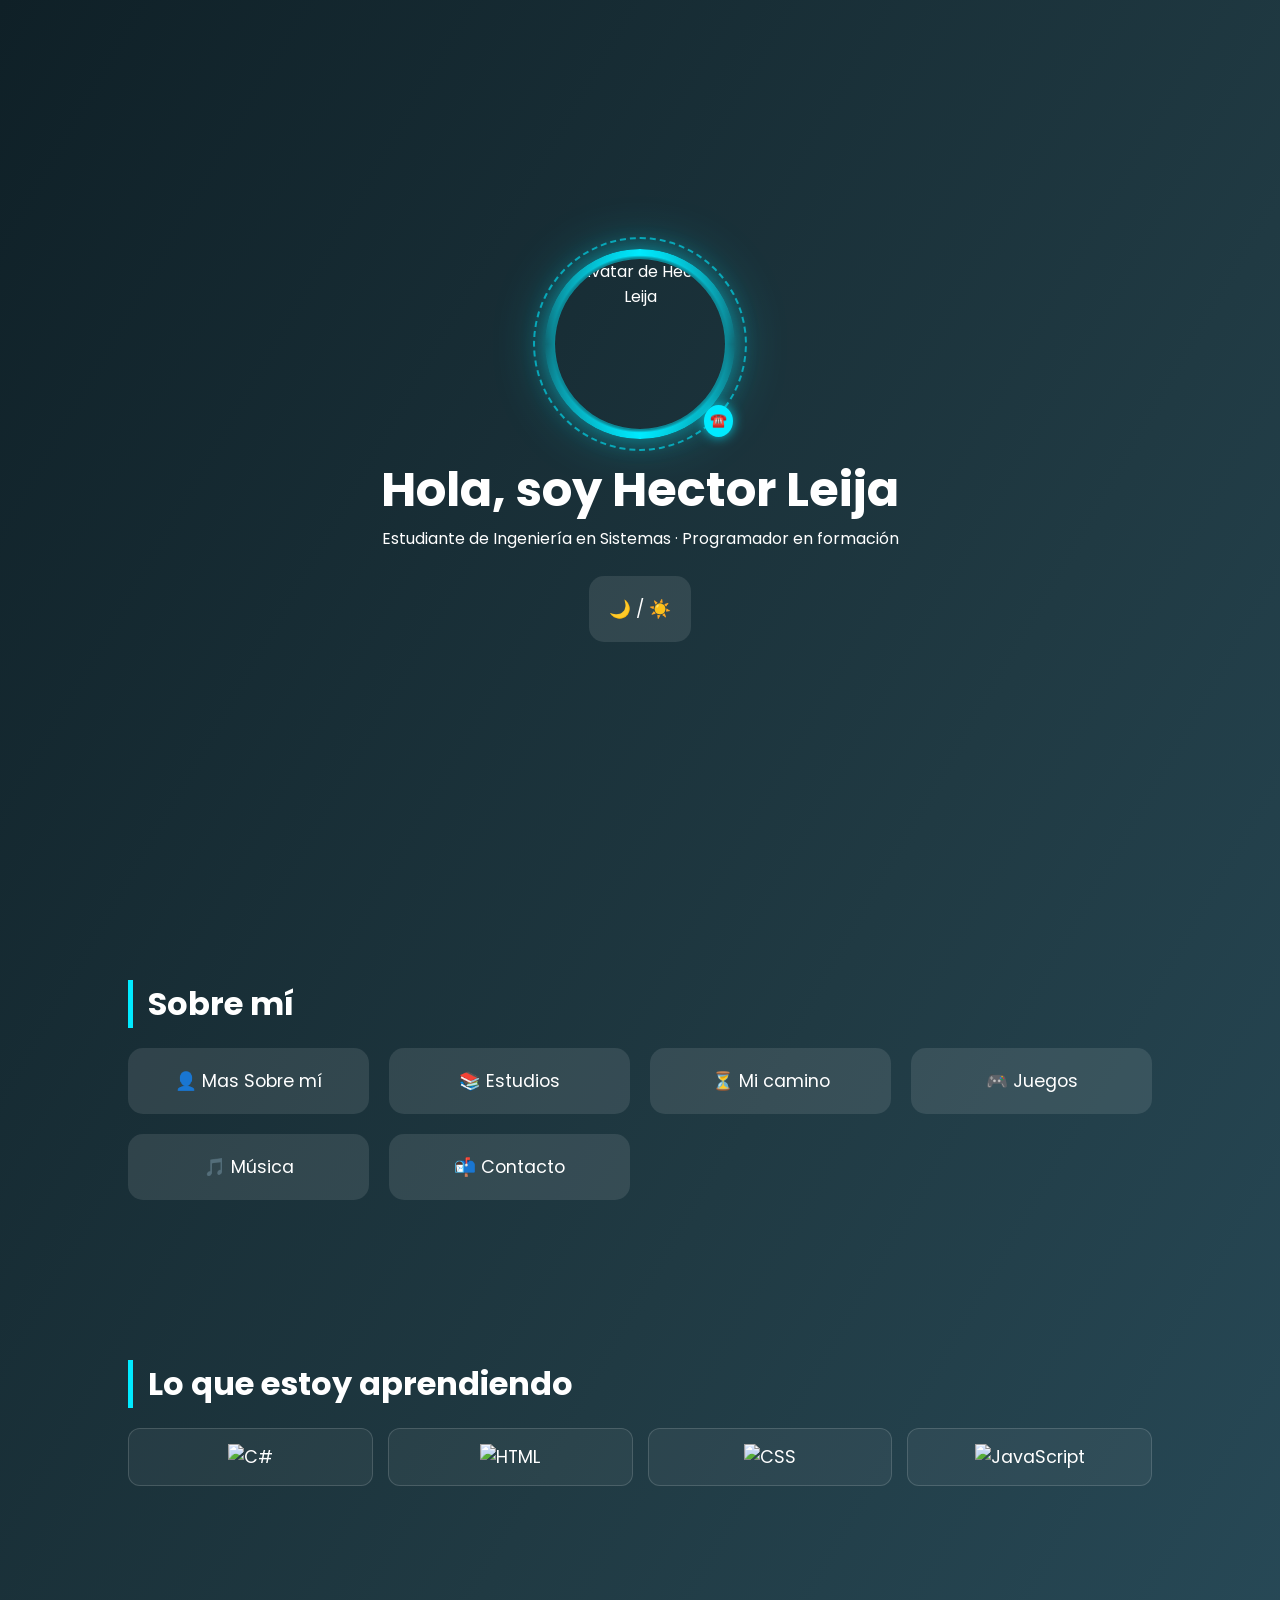
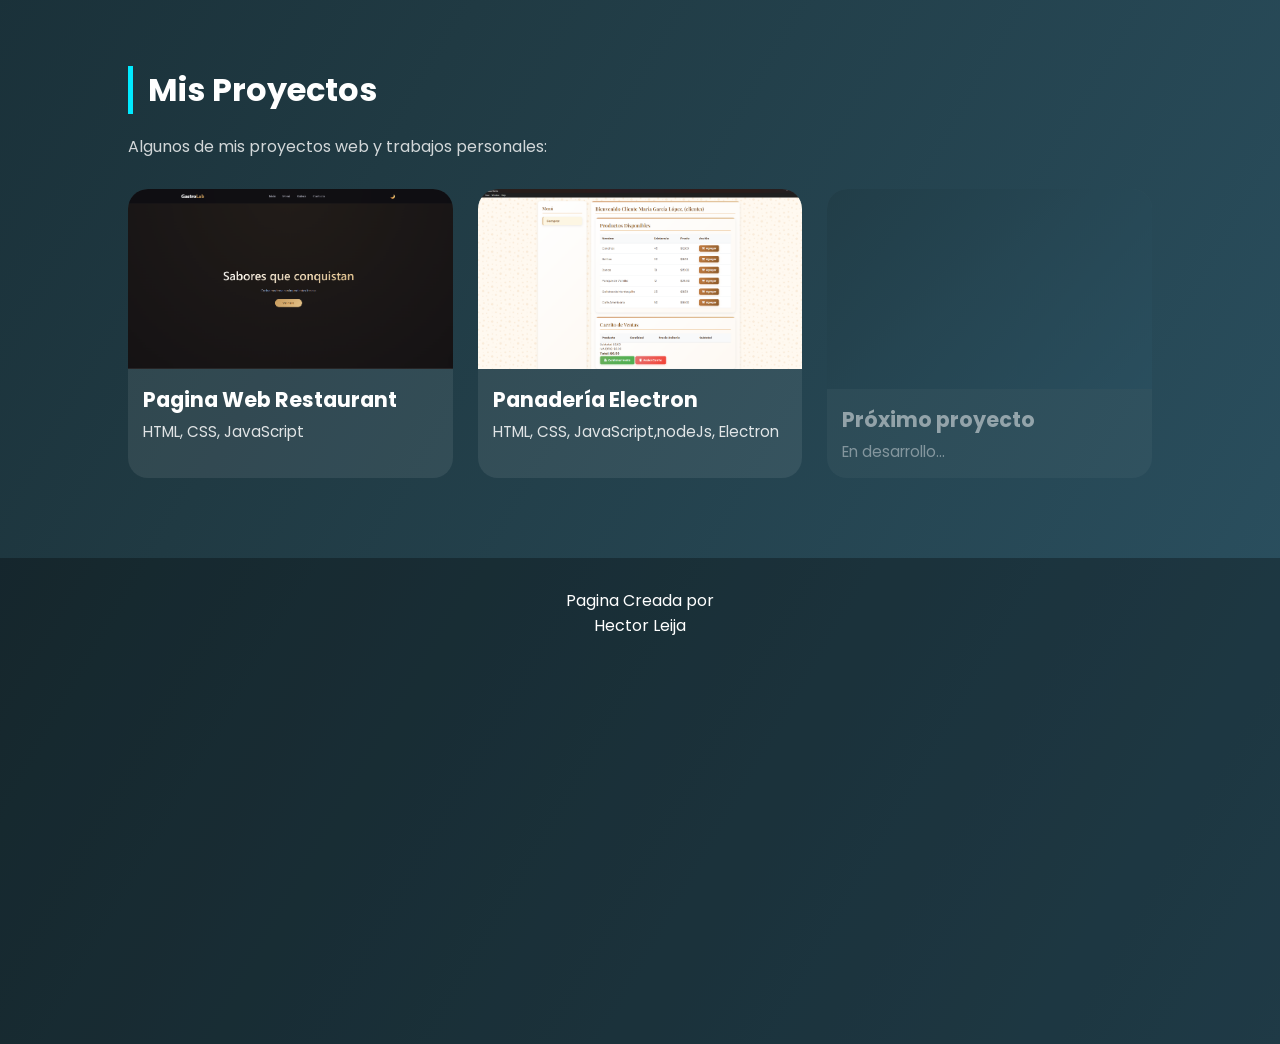
==== index.html @ 0825382b "Add files via upload" ====
<!DOCTYPE html>
<html lang="es">

<head>
    <meta charset="UTF-8">
    <title>Mi Página Personal</title>
    <meta name="viewport" content="width=device-width, initial-scale=1.0">

    <link href="https://fonts.googleapis.com/css2?family=Poppins:wght@300;600&display=swap" rel="stylesheet">
    <link rel="stylesheet" href="styles.css">
    <meta property="og:title" content="Hector Leija | Portafolio">
    <meta property="og:description" content="Estudiante de Ingeniería en Sistemas y programador en formación">
    <meta property="og:image" content="preview.png">

</head>

<body>

    <header>
        <div class="hero-avatar-wrapper" onclick="openModal('contacto')">

            <span class="avatar-contact-icon">☎️</span>
            <img src="https://i.imgur.com/obsuT25.jpeg" alt="Avatar de Hector Leija" class="hero-avatar">

        </div>

        <h1>Hola, soy Hector Leija</h1>
        <p>Estudiante de Ingeniería en Sistemas · Programador en formación</p>
        <br>
        
        <button class="nav-theme-btn" onclick="toggleTheme()">🌙 / ☀️</button>
    </header>
    
    <section>
        <h2>Sobre mí</h2>
        <div class="buttons">

            <button onclick="openModal('sobreMi')">👤 Mas Sobre mí</button>
            <button onclick="openModal('estudios')">📚 Estudios</button>
            <button onclick="openModal('timeline')">⏳ Mi camino</button>
            <button onclick="openModal('juegos')">🎮 Juegos</button>
            <button onclick="openModal('musica')">🎵 Música</button>
            <button onclick="openModal('contacto')">📬 Contacto</button>

        </div>
    </section>

    <section>
        <h2>Lo que estoy aprendiendo</h2>
        <div class="buttons skills">

            <button onclick="openModal('C#')" class="skill-btn">
                <img src="https://cdn.jsdelivr.net/gh/devicons/devicon/icons/csharp/csharp-plain.svg" alt="C#">
            </button>

            <button onclick="openModal('html')" class="skill-btn">
                <img src="https://cdn.jsdelivr.net/gh/devicons/devicon/icons/html5/html5-plain.svg" alt="HTML">
            </button>

            <button onclick="openModal('css')" class="skill-btn">
                <img src="https://cdn.jsdelivr.net/gh/devicons/devicon/icons/css3/css3-plain.svg" alt="CSS">
            </button>

            <button onclick="openModal('js')" class="skill-btn">
                <img src="https://cdn.jsdelivr.net/gh/devicons/devicon/icons/javascript/javascript-plain.svg" alt="JavaScript">
            </button>

        </div>
    </section>

    <section id="proyectos">
        <h2>Mis Proyectos</h2>
        <p class="section-desc">
            Algunos de mis proyectos web y trabajos personales:
        </p>

        <div class="projects-grid">

            <!-- PROYECTO 1 -->
            <div class="project-card"
                onclick="openProject({
                title: 'Pagina Web Restaurant',
                video: 'videos/Restaurant.mp4',
                description: 'Sitio web de restaurante con galería, diseño responsivo y animaciones. Desarrollado con HTML, CSS y JavaScript.',
                link: 'https://leija05.github.io/Restaurant/#gallery'
                })">

                <div class="media">
                    <video
                        src="videos/Restaurant.mp4"
                        muted
                        loop
                        playsinline
                        preload="metadata">
                    </video>
                    <img src="img/RestaurantProyect.png" alt="Proyecto Restaurant">
                </div>

                <div class="project-info">
                    <h3>Pagina Web Restaurant</h3>
                    <p>HTML, CSS, JavaScript</p>
                </div>
            </div>
            

            <!-- PROYECTO 2 -->
            <div class="project-card"
                onclick="openProject({
                title: 'Panadería Electron',
                video: 'videos/Panaderia.mp4',
                description: 'Página web de sistema de venta de una panadería usando Electron para app de escritorio, diseño llamativo yestructura responsive.',
                link: 'https://github.com/Leija05/PanaderiaElectron.git'
                })">

                <div class="media">
                    <video
                        src="videos/Panaderia.mp4"
                        muted
                        loop
                        playsinline
                        preload="metadata">
                    </video>
                    <img src="img/PanaderiaElectron.png" alt="Proyecto Panadería Electron">
                </div>

                <div class="project-info">
                    <h3>Panadería Electron</h3>
                    <p>HTML, CSS, JavaScript,nodeJs, Electron</p>
                </div>
            </div>

            <!-- PROYECTOS FUTUROS -->
            <div class="project-card coming-soon">
                <div class="project-image placeholder"></div>
                <div class="project-info">
                    <h3>Próximo proyecto</h3>
                    <p>En desarrollo…</p>
                </div>
            </div>
        </div>
    </section>

    <footer>
        <p>Pagina Creada por</p>
        <p>Hector Leija</p>
        <div class="firma-neon">
            <svg
                class="firma-svg"
                viewBox="0 0 1108 672"
                xmlns="http://www.w3.org/2000/svg"
            >
                <g
                    transform="matrix(0.1,0,0,-0.1,-1.665427,676.99629)"
                    fill="none"
                    stroke="none">

                    <path
                        d="m 4180,5321 c -134,-29 -302,-166 -450,-366 -75,-101 -140,-201 -140,-214 0,-5 -3,-11 -7,-13 -15,-6 -159,-293 -228,-453 -26,-60 -58,-134 -71,-163 -13,-29 -24,-56 -24,-61 0,-28 -106,-67 -225,-83 -149,-20 -203,-21 -276,-4 -94,22 -146,51 -184,105 -26,37 -30,51 -30,110 0,55 6,78 32,132 31,62 121,164 183,206 14,9 27,19 30,22 25,28 190,105 283,132 47,13 77,27 77,36 0,30 -142,-3 -262,-62 -214,-106 -356,-259 -389,-420 -10,-51 -10,-68 4,-116 28,-94 99,-152 230,-186 82,-21 288,-12 401,17 44,11 81,18 83,16 3,-2 -9,-34 -26,-71 -17,-36 -31,-69 -31,-72 0,-16 -171,-350 -232,-453 l -73,-122 -50,8 c -27,5 -118,9 -200,9 -150,0 -151,0 -216,-32 -126,-62 -209,-166 -209,-261 0,-91 96,-161 203,-149 134,16 247,80 377,212 89,90 52,88 320,20 297,-75 490,-94 621,-60 142,37 248,133 266,240 7,39 13,50 33,56 14,4 59,17 100,29 41,13 79,26 85,31 17,17 45,9 55,-15 24,-64 128,-101 213,-77 162,48 357,182 557,385 46,47 87,86 91,86 4,0 -6,-34 -23,-76 -16,-41 -32,-104 -35,-139 -5,-59 -4,-67 21,-100 24,-31 33,-35 70,-35 87,0 216,80 360,226 81,80 159,166 206,227 68,87 73,79 34,-46 -156,-500 -145,-479 -264,-496 -182,-26 -343,-51 -445,-70 -169,-30 -276,-50 -320,-60 -22,-5 -65,-14 -95,-20 -82,-17 -274,-70 -314,-86 -138,-58 -142,-168 -8,-227 88,-39 202,0 202,69 0,15 -7,36 -14,46 -18,24 -74,43 -88,29 -15,-15 -2,-42 20,-42 24,0 46,-25 39,-44 -9,-24 -81,-39 -126,-26 -43,11 -91,54 -91,80 0,44 114,96 310,139 25,5 65,14 90,20 25,5 81,17 125,26 44,9 100,20 125,25 25,5 119,21 210,35 91,14 185,30 210,35 25,5 72,12 105,15 l 60,7 -75,-72 c -240,-230 -365,-357 -440,-445 -49,-58 -162,-209 -168,-225 -3,-8 -13,-27 -23,-41 -40,-57 -101,-194 -119,-267 -33,-131 -24,-234 28,-305 117,-162 321,-68 526,242 107,162 195,338 308,611 27,65 93,243 109,295 6,22 18,54 26,72 7,17 13,36 13,42 0,6 4,19 9,29 5,9 14,36 20,58 11,40 13,42 58,48 107,14 365,45 468,56 61,6 144,15 185,21 136,17 448,48 710,69 74,6 196,17 270,25 74,8 200,19 280,25 80,6 190,15 245,20 55,6 165,14 245,20 80,5 173,13 208,16 70,7 79,-3 33,-35 -60,-43 -88,-123 -57,-163 55,-73 281,-77 399,-8 44,26 77,77 77,118 0,48 -50,99 -116,118 -30,8 -54,17 -54,18 0,2 25,20 55,40 53,35 95,86 95,114 0,30 -32,78 -67,101 -48,31 -170,40 -225,17 -41,-17 -78,-59 -78,-87 0,-50 109,-111 118,-66 2,11 -3,17 -16,17 -23,0 -52,30 -52,54 0,42 148,62 216,30 67,-32 69,-83 7,-131 -64,-50 -138,-73 -258,-83 -60,-5 -137,-12 -170,-15 -33,-3 -172,-14 -310,-25 -137,-11 -295,-25 -350,-30 -55,-5 -181,-17 -280,-25 -99,-8 -223,-20 -275,-25 -52,-5 -147,-14 -210,-20 -219,-19 -435,-40 -510,-50 -293,-38 -601,-72 -607,-67 -3,4 -2,19 3,35 8,25 43,60 159,161 17,14 77,68 134,119 56,52 105,91 108,89 2,-3 -1,-24 -7,-47 -16,-58 -4,-113 31,-151 28,-30 33,-31 84,-26 84,9 164,57 272,165 l 93,93 v -76 c 0,-61 5,-86 22,-116 40,-71 127,-82 229,-28 67,36 203,161 197,181 -9,27 -35,17 -92,-38 -77,-73 -128,-104 -169,-104 -103,0 -99,160 9,384 24,50 19,56 -40,56 h -54 l -36,-64 c -71,-127 -250,-322 -330,-360 -71,-34 -112,-10 -102,60 17,126 173,331 330,434 74,49 122,65 170,56 31,-6 38,-12 43,-37 4,-23 10,-29 27,-27 28,4 35,62 10,89 -65,71 -197,63 -340,-22 -69,-41 -199,-165 -245,-234 -18,-27 -38,-54 -44,-60 -108,-103 -394,-359 -406,-363 -13,-5 -11,8 10,74 10,32 38,124 61,204 23,80 46,154 51,165 4,11 17,50 27,87 22,76 17,88 -37,88 -33,-1 -39,-6 -78,-68 -108,-172 -360,-449 -482,-530 -80,-54 -104,-64 -137,-60 -28,3 -29,4 -28,58 1,33 10,75 23,105 27,59 140,286 170,339 26,46 26,53 0,66 -35,19 -72,3 -107,-48 -17,-26 -44,-61 -59,-77 -16,-17 -55,-62 -88,-100 -136,-159 -318,-321 -450,-401 -114,-69 -211,-84 -259,-39 -36,33 -35,70 4,90 127,66 307,232 354,328 57,113 15,199 -88,183 -98,-16 -213,-100 -304,-223 -65,-89 -98,-160 -118,-252 -8,-41 -16,-76 -17,-77 -8,-7 -197,-73 -216,-76 -20,-2 -26,3 -38,37 -37,107 -179,176 -270,130 -48,-24 -68,-52 -68,-97 0,-34 7,-46 41,-78 45,-42 106,-60 199,-60 65,0 68,-9 27,-66 -29,-40 -82,-71 -159,-94 -86,-26 -332,-5 -523,45 -99,26 -184,47 -232,58 -27,6 -48,16 -48,22 0,7 22,43 49,82 47,67 112,169 154,243 11,19 33,58 48,85 31,53 166,325 180,362 5,14 44,40 110,73 91,46 313,186 350,222 8,7 41,35 74,62 131,108 278,269 358,394 108,167 166,359 138,454 -15,48 -44,93 -69,107 -26,14 -103,20 -142,12 z m 137,-86 c 46,-52 36,-184 -24,-312 -74,-159 -244,-374 -398,-503 -42,-36 -82,-70 -89,-75 -74,-68 -379,-256 -392,-243 -3,4 36,107 66,173 36,79 205,422 233,472 150,266 323,453 462,502 71,25 111,21 142,-14 z m 391,-1347 c 50,-50 -79,-225 -258,-348 -69,-47 -75,-49 -78,-30 -2,12 17,62 42,113 53,108 155,227 219,257 50,23 59,24 75,8 z m 3989,-385 c 145,-68 -12,-205 -220,-191 -69,4 -127,35 -127,67 0,28 58,86 120,120 50,28 61,30 124,26 38,-3 84,-13 103,-22 z m -4849,-70 c 34,-25 72,-80 72,-104 0,-17 -9,-19 -70,-19 -80,0 -142,21 -164,55 -21,32 -20,44 7,73 19,21 29,23 75,20 31,-3 64,-13 80,-25 z m 1707,-220 c -8,-36 -126,-356 -162,-443 -8,-19 -19,-44 -23,-55 -156,-397 -396,-777 -526,-831 -50,-21 -97,-18 -122,9 -29,31 -52,100 -52,156 0,46 22,158 39,196 61,141 158,294 270,429 83,99 287,306 416,422 154,138 160,143 164,144 2,0 0,-12 -4,-27 z m -2847,-83 c 24,-4 46,-10 49,-14 15,-14 -172,-178 -245,-215 -132,-67 -272,-37 -272,58 0,85 99,165 225,184 37,6 184,-2 243,-13 z"
                        id="path1"
                        class="firma-path" />
                    <path
                        d="m 5966,4414 c -47,-48 -28,-108 33,-106 42,1 71,30 71,71 0,61 -58,81 -104,35 z"
                        id="path2"
                        class="firma-path" />
                    <path
                        d="m 5431,4334 c -42,-35 -44,-89 -5,-105 32,-11 53,-6 82,22 29,26 30,84 3,99 -30,16 -47,12 -80,-16 z"
                        id="path3"
                        class="firma-path" />
                </g>

            </svg>
        </div>
        
    </footer>

    <div class="modal" id="modal">
        <div class="modal-content" id="modalContent"></div>
    </div>

    <script src="app.js"></script>
</body> 
</html>
---- styles.css ----
* {
    margin: 0;
    padding: 0;
    box-sizing: border-box;
    font-family: 'Poppins', sans-serif;
}

body {
    background: linear-gradient(120deg, #0f2027, #203a43, #2c5364);
    color: white;
    scroll-behavior: smooth;
}

header {
    height: 100vh;
    display: flex;
    flex-direction: column;
    justify-content: center;
    align-items: center;
    text-align: center;
}

header h1 {
    font-size: 3rem;
}

section {
    padding: 80px 10%;
}

h2 {
    font-size: 2rem;
    margin-bottom: 20px;
    border-left: 5px solid #00eaff;
    padding-left: 15px;
}

.buttons {
    display: grid;
    grid-template-columns: repeat(auto-fit, minmax(200px, 1fr));
    gap: 20px;
}

button {
    padding: 20px;
    font-size: 1.1rem;
    border: none;
    border-radius: 15px;
    cursor: pointer;
    background: rgba(255, 255, 255, 0.1);
    color: white;
    transition: transform 0.3s, background 0.3s;
}

button:hover {
    transform: translateY(-8px);
    background: rgba(0, 234, 255, 0.3);
}

/* MODAL */
.modal {
    display: none;
    position: fixed;
    inset: 0;
    background: rgba(0, 0, 0, 0.7);
    justify-content: center;
    align-items: center;
    z-index: 10;
}

.modal-content {
    background: #1b2d38;
    padding: 30px;
    border-radius: 20px;
    max-width: 650px;
    width: 95%;
    text-align: center;
}

.modal-content p {
    margin-bottom: 12px;
    line-height: 1.6;
}




.close {
    margin-top: 20px;
    padding: 10px 20px;
    border: none;
    border-radius: 10px;
    background: #00eaff;
    cursor: pointer;
    color: black;
    font-weight: bold;
}

@keyframes pop {
    from {
        transform: scale(0.7);
        opacity: 0;
    }

    to {
        transform: scale(1);
        opacity: 1;
    }
}

audio {
    width: 100%;
    margin: 10px 0 20px;
}

footer {
    text-align: center;
    padding: 30px;
    background: rgba(0, 0, 0, 0.3);
}

.games-grid {
    display: grid;
    grid-template-columns: repeat(auto-fit, minmax(140px, 1fr));
    gap: 20px;
    margin-top: 20px;
}

.game-card {
    background: #0f2027;
    border-radius: 15px;
    padding: 10px;
    cursor: pointer;
    transition: transform 0.3s, box-shadow 0.3s;
}

.game-card:hover {
    transform: scale(1.05);
    box-shadow: 0 0 15px rgba(0, 234, 255, 0.5);
}

.game-card img {
    width: 100%;
    height: 200px;
    object-fit: cover;
    border-radius: 12px;
}

.download-btn {
    display: inline-block;
    margin-top: 15px;
    padding: 12px 20px;
    background: #00eaff;
    color: black;
    border-radius: 12px;
    text-decoration: none;
    font-weight: bold;
    transition: transform 0.2s;
}

.download-btn:hover {
    transform: scale(1.05);
}

.skill {
    margin: 15px 0;
    text-align: left;
}

.skill span {
    font-weight: bold;
}

.bar {
    background: #203a43;
    border-radius: 10px;
    overflow: hidden;
}

.progress {
    height: 15px;
    background: #00eaff;
}

.timeline p {
    margin: 10px 0;
}

/* ============================= */
/* 🤍 MODO CLARO BLANCO + GRIS */
/* ============================= */

.light-theme {
    background: radial-gradient(circle at top left,
            #ffffff,
            #f2f4f6,
            #e6eaee);
    color: #1e293b;
}

/* Header */
.light-theme header {
    background: radial-gradient(circle at top,
            #ffffff,
            #f1f3f5);
}

/* Títulos */
.light-theme h1 {
    color: #0f172a;
}

.light-theme h2,
.light-theme h3 {
    color: #1e293b;
}

/* Secciones tipo tarjeta */
.light-theme section {
    background: rgba(255, 255, 255, 0.85);
    border-radius: 30px;
    margin: 50px auto;
    backdrop-filter: blur(10px);
    box-shadow:
        0 10px 25px rgba(0, 0, 0, 0.08),
        0 4px 10px rgba(0, 0, 0, 0.04);
}

/* Botones */
.light-theme button {
    background: linear-gradient(135deg, #ffffff, #f1f3f5);
    color: #0f172a;
    box-shadow:
        0 8px 18px rgba(0, 0, 0, 0.12);
}

.light-theme button:hover {
    background: linear-gradient(135deg, #00eaff, #9df6ff);
    color: #000;
}

/* Modal */
.light-theme .modal-content {
    background: rgba(255, 255, 255, 0.95);
    color: #1e293b;
    border-radius: 25px;
    box-shadow:
        0 20px 40px rgba(0, 0, 0, 0.15);
}

/* Juegos */
.light-theme .game-card {
    background: linear-gradient(135deg, #ffffff, #f3f4f6);
    box-shadow:
        0 12px 25px rgba(0, 0, 0, 0.12);
}

/* Footer */
.light-theme footer {
    background: linear-gradient(135deg, #ffffff, #f1f3f5);
    color: #334155;
    box-shadow: 0 -5px 20px rgba(0, 0, 0, 0.08);
}

body,
header,
section,
button,
footer,
.modal-content {
    transition: background 0.45s ease, color 0.45s ease, box-shadow 0.45s ease;
}

.fade-in {
    animation: fade 0.6s ease;
}

@keyframes fade {
    from {
        opacity: 0;
        transform: translateY(15px);
    }

    to {
        opacity: 1;
        transform: translateY(0);
    }
}

@media (max-width: 768px) {
    header h1 {
        font-size: 2rem;
    }

    section {
        padding: 60px 5%;
    }

    .buttons {
        grid-template-columns: 1fr;
    }
}

.social-buttons {
    display: flex;
    justify-content: center;
    gap: 20px;
    margin-top: 25px;
    flex-wrap: wrap;
}

.social-btn {
    display: flex;
    align-items: center;
    gap: 10px;
    padding: 14px 20px;
    border-radius: 16px;
    text-decoration: none;
    font-weight: bold;
    color: white;
    transition: transform 0.25s, box-shadow 0.25s;
}

/* Instagram */
.social-btn.instagram {
    background: linear-gradient(135deg, #f58529, #dd2a7b, #8134af);
}

.social-btn:hover {
    transform: scale(1.07);
    box-shadow: 0 10px 25px rgba(0, 0, 0, 0.25);
}

.social-btn img {
    width: 26px;
    height: 26px;
}

/* ======================= */
/* 🟣 DISCORD STATUS */
/* ======================= */

.discord-status {
    display: flex;
    align-items: center;
    gap: 10px;
    margin-top: 15px;
    font-weight: bold;
}

.status-dot {
    width: 14px;
    height: 14px;
    border-radius: 50%;
}

/* Estados */
.online {
    background: #22c55e;
}

.idle {
    background: #facc15;
}

.dnd {
    background: #ef4444;
}

.offline {
    background: #6b7280;
}

/* Botón copiar */
.copy-btn {
    margin-top: 15px;
    padding: 12px 20px;
    background: linear-gradient(135deg, #5865f2, #4752c4);
    color: white;
    border-radius: 14px;
    border: none;
    cursor: pointer;
    font-weight: bold;
    transition: transform 0.2s, box-shadow 0.2s;
}

.copy-btn:hover {
    transform: scale(1.05);
    box-shadow: 0 8px 20px rgba(88, 101, 242, 0.5);
}

.discord-profile {
    display: flex;
    align-items: center;
    gap: 15px;
    justify-content: center;
    margin-top: 10px;
}

.discord-profile img {
    width: 70px;
    height: 70px;
    border-radius: 50%;
    border: 3px solid #5865f2;
}

/* ======================= */
/* 📸 INSTAGRAM PROFILE */
/* ======================= */

.instagram-profile {
    display: flex;
    align-items: center;
    gap: 15px;
    background: rgba(255, 255, 255, 0.08);
    padding: 15px;
    border-radius: 18px;
    margin: 15px 0;
}

.instagram-profile img {
    width: 60px;
    height: 60px;
    border-radius: 50%;
    object-fit: cover;
    border: 3px solid #dd2a7b;
}

.instagram-profile strong {
    font-size: 1.1rem;
}

.instagram-profile p {
    font-size: 0.9rem;
    opacity: 0.8;
}

.discord-profile {
    display: flex;
    align-items: center;
    gap: 15px;
    margin-top: 15px;
}

.discord-profile img {
    width: 64px;
    height: 64px;
    border-radius: 50%;
}

.discord-status-text {
    display: flex;
    align-items: center;
    gap: 8px;
    font-weight: bold;
    margin-top: 5px;
}

.discord-activity {
    margin-top: 6px;
    font-size: 0.9rem;
    opacity: 0.85;
}

.discord-profile.ultra {
    display: flex;
    align-items: center;
    gap: 15px;
    animation: pop 0.4s ease;
}

.discord-profile .avatar {
    width: 70px;
    height: 70px;
    border-radius: 50%;
}

.discord-status-text {
    font-size: 0.9rem;
    opacity: 0.85;
}

.activity-box,
.spotify-box {
    display: flex;
    gap: 12px;
    margin-top: 15px;
    padding: 12px;
    background: rgba(255, 255, 255, 0.08);
    border-radius: 14px;
    align-items: center;
}

.activity-img,
.spotify-box img {
    width: 60px;
    height: 60px;
    border-radius: 10px;
    object-fit: cover;
}

.discord-activity {
    margin-top: 10px;
    opacity: 0.8;
}

.since {
    font-size: 0.8rem;
    opacity: 0.7;
}

/* ===== DISCORD CARD ===== */
.discord-card {
    border-radius: 20px;
    padding: 18px;
    margin-top: 15px;
    background: rgba(255, 255, 255, 0.08);
    animation: pop 0.4s ease;
    position: relative;
    overflow: hidden;
}

/* BORDE ANIMADO */
.discord-card::before {
    content: "";
    position: absolute;
    inset: 0;
    padding: 2px;
    border-radius: 22px;

    background: linear-gradient(120deg,
            var(--border-color),
            transparent,
            var(--border-color));

    animation: borderMove 3s linear infinite;

    -webkit-mask:
        linear-gradient(#000 0 0) content-box,
        linear-gradient(#000 0 0);

    mask:
        linear-gradient(#000 0 0) content-box,
        linear-gradient(#000 0 0);

    -webkit-mask-composite: xor;
    mask-composite: exclude;
}


@keyframes borderMove {
    0% {
        background-position: 0% 50%;
    }

    100% {
        background-position: 200% 50%;
    }
}

.discord-card {
    position: relative;
    margin-top: 15px;
    padding: 18px;
    border-radius: 22px;
    background: rgba(255, 255, 255, 0.08);
    overflow: hidden;
}

/* BORDE ANIMADO */
.discord-card::before {
    content: "";
    position: absolute;
    inset: 0;
    padding: 2px;
    border-radius: 22px;
    background: linear-gradient(120deg,
            transparent,
            #00eaff,
            transparent);
    animation: borderMove 3s linear infinite;

    -webkit-mask:
        linear-gradient(#000 0 0) content-box,
        linear-gradient(#000 0 0);
    -webkit-mask-composite: xor;
    mask-composite: exclude;
}

@keyframes borderMove {
    0% {
        background-position: 0% 50%;
    }

    100% {
        background-position: 200% 50%;
    }
}

.spotify-box {
    display: flex;
    gap: 12px;
    margin-top: 12px;
    padding: 10px;
    border-radius: 14px;
    background: rgba(30, 215, 96, 0.15);
    text-decoration: none;
    color: white;
    transition: transform 0.3s, box-shadow 0.3s;
}

.spotify-box:hover {
    transform: scale(1.03);
    box-shadow: 0 0 18px rgba(30, 215, 96, 0.6);
}

.spotify-box img {
    width: 55px;
    height: 55px;
    border-radius: 10px;
}


.spotify-progress {
    margin-top: 6px;
    height: 6px;
    background: rgba(255, 255, 255, 0.2);
    border-radius: 6px;
    overflow: hidden;
}

.spotify-progress-bar {
    height: 100%;
    background: #1db954;
    transition: width 0.5s linear;
}

.discord-card.online::after {
    content: "";
    position: absolute;
    inset: -6px;
    border-radius: 26px;
    background: rgba(34, 197, 94, 0.4);
    animation: pulse 2s infinite;
    z-index: -1;
}

@keyframes pulse {
    0% {
        opacity: 0.6;
        transform: scale(1);
    }

    70% {
        opacity: 0;
        transform: scale(1.12);
    }

    100% {
        opacity: 0;
    }
}

.spotify-box {
    position: relative;
    overflow: hidden;
    display: flex;
    gap: 12px;
    margin-top: 12px;
    padding: 14px;
    border-radius: 18px;
    text-decoration: none;
    color: white;
    background: rgba(30, 215, 96, 0.18);
    transition: transform 0.3s, box-shadow 0.3s;
}

.spotify-box::before {
    content: "";
    position: absolute;
    inset: 0;
    background-image: var(--album-url);
    background-size: cover;
    background-position: center;
    filter: blur(20px) brightness(0.6);
    z-index: 0;
}

.spotify-box>* {
    position: relative;
    z-index: 1;
}

.spotify-box:hover {
    transform: scale(1.03);
    box-shadow: 0 0 22px rgba(30, 215, 96, 0.6);
}

.spotify-info {
    flex: 1;
}

.spotify-time {
    display: flex;
    justify-content: space-between;
    font-size: 0.8rem;
    opacity: 0.85;
    margin: 4px 0;
}

.spotify-progress {
    height: 6px;
    background: rgba(255, 255, 255, 0.25);
    border-radius: 10px;
    overflow: hidden;
}

.spotify-progress-bar {
    height: 100%;
    background: linear-gradient(90deg, #1ed760, #9cffc8);
    transition: width 1s linear;
}

/* ===== SPOTIFY BEAT EFFECT ===== */
.spotify-box.beat::before {
    content: "";
    position: absolute;
    inset: -30%;
    background-image: var(--album-url);
    background-size: cover;
    background-position: center;
    filter: blur(35px) brightness(0.65) saturate(1.4);
    animation: beatPulse var(--beat-speed) ease-in-out infinite;
    z-index: 0;
}

@keyframes beatPulse {
    0% {
        transform: scale(1) rotate(0deg);
        opacity: 0.6;
    }

    25% {
        transform: scale(1.08) rotate(0.4deg);
        opacity: 0.85;
    }

    50% {
        transform: scale(1.15) rotate(-0.4deg);
        opacity: 1;
    }

    75% {
        transform: scale(1.08) rotate(0.3deg);
        opacity: 0.85;
    }

    100% {
        transform: scale(1) rotate(0deg);
        opacity: 0.6;
    }
}

.spotify-progress-bar {
    height: 100%;
    background: linear-gradient(90deg, #1ed760, #9cffc8);
    animation: barPulse 1.2s ease-in-out infinite;
}

@keyframes barPulse {
    0% {
        filter: brightness(1);
    }

    50% {
        filter: brightness(1.3);
    }

    100% {
        filter: brightness(1);
    }
}

/* ======================= */
/* 🌈 INSTAGRAM PREMIUM */
/* ======================= */

.ig-premium {
    display: flex;
    align-items: center;
    gap: 18px;
    padding: 18px 22px;
    border-radius: 22px;
    background: linear-gradient(135deg,
            rgba(245, 133, 41, 0.15),
            rgba(221, 42, 123, 0.15),
            rgba(129, 52, 175, 0.15));
    position: relative;
    overflow: hidden;
    cursor: pointer;
    transition: transform 0.3s, box-shadow 0.3s;
}

.ig-premium:hover {
    transform: scale(1.04);
    box-shadow: 0 0 30px rgba(221, 42, 123, 0.45);
}

/* 🌟 BORDE ANIMADO */
.ig-premium::before {
    content: "";
    position: absolute;
    inset: 0;
    padding: 2px;
    border-radius: 22px;
    background: linear-gradient(120deg,
            #f58529,
            #dd2a7b,
            #8134af,
            #f58529);
    background-size: 300% 300%;
    animation: igBorder 4s linear infinite;

    -webkit-mask:
        linear-gradient(#000 0 0) content-box,
        linear-gradient(#000 0 0);
    -webkit-mask-composite: xor;
    mask-composite: exclude;
}

@keyframes igBorder {
    0% {
        background-position: 0% 50%;
    }

    100% {
        background-position: 300% 50%;
    }
}

/* 📸 FOTO CON ARO */
.ig-ring {
    width: 72px;
    height: 72px;
    padding: 3px;
    border-radius: 50%;
    background: linear-gradient(135deg,
            #f58529,
            #dd2a7b,
            #8134af);
    display: flex;
    align-items: center;
    justify-content: center;
}

.ig-ring img {
    width: 100%;
    height: 100%;
    border-radius: 50%;
    object-fit: cover;
    background: #000;
}

/* 🧾 TEXTO */
.ig-info strong {
    font-size: 1.2rem;
    letter-spacing: 0.5px;
}

.ig-info p {
    font-size: 0.9rem;
    opacity: 0.8;
}

/* 💥 PULSO SUAVE */
.ig-ring {
    animation: igPulse 2.8s infinite;
}

@keyframes igPulse {
    0% {
        box-shadow: 0 0 0 0 rgba(221, 42, 123, 0.6);
    }

    70% {
        box-shadow: 0 0 0 14px rgba(221, 42, 123, 0);
    }

    100% {
        box-shadow: 0 0 0 0 rgba(221, 42, 123, 0);
    }
}

/* CLICK EFFECT */
.ig-click {
    transform: scale(0.96);
}

/* STORY FEEL */
.ig-premium {
    transition: transform 0.15s ease, box-shadow 0.3s ease;
}

/* MÁS BRILLO AL HOVER */
.ig-premium:hover .ig-ring {
    filter: brightness(1.15);
}

/* ======================= */
/* 🟣 DISCORD PREMIUM CARD */
/* ======================= */

.discord-premium {
    position: relative;
    border-radius: 22px;
    padding: 20px;
    background: linear-gradient(135deg,
            rgba(88, 101, 242, 0.18),
            rgba(88, 101, 242, 0.08));
    overflow: hidden;
    animation: pop 0.4s ease;
    transition: transform 0.3s, box-shadow 0.3s;
}

.discord-premium:hover {
    transform: scale(1.03);
    box-shadow: 0 0 30px rgba(88, 101, 242, 0.45);
}

/* 🌈 BORDE ANIMADO (IG STYLE) */
.discord-premium::before {
    content: "";
    position: absolute;
    inset: 0;
    padding: 2px;
    border-radius: 22px;
    background: linear-gradient(120deg,
            transparent,
            var(--discord-glow),
            transparent);
    background-size: 300% 300%;
    animation: discordBorder 3s linear infinite;

    -webkit-mask:
        linear-gradient(#000 0 0) content-box,
        linear-gradient(#000 0 0);
    -webkit-mask-composite: xor;
    mask-composite: exclude;
}

@keyframes discordBorder {
    0% {
        background-position: 0% 50%;
    }

    100% {
        background-position: 300% 50%;
    }
}

/* 🎨 COLORES SEGÚN ESTADO */
.discord-premium.online {
    --discord-glow: #22c55e;
}

.discord-premium.idle {
    --discord-glow: #facc15;
}

.discord-premium.dnd {
    --discord-glow: #ef4444;
}

.discord-premium.offline {
    --discord-glow: #6b7280;
}

/* 💫 PULSO DEL AVATAR */
.discord-premium .avatar {
    border-radius: 50%;
    animation: discordPulse 2.8s infinite;
}

@keyframes discordPulse {
    0% {
        box-shadow: 0 0 0 0 var(--discord-glow);
    }

    70% {
        box-shadow: 0 0 0 14px transparent;
    }

    100% {
        box-shadow: 0 0 0 0 transparent;
    }
}

/* 🎵 SPOTIFY HEREDA ESTILO */
.discord-premium .spotify-box {
    margin-top: 14px;
    border-radius: 16px;
    transition: transform 0.3s, box-shadow 0.3s;
}

.discord-premium .spotify-box:hover {
    transform: scale(1.03);
    box-shadow: 0 0 18px rgba(30, 215, 96, 0.6);
}

/* 🎮 ACTIVIDAD */
.discord-premium .activity-box {
    margin-top: 12px;
    border-radius: 16px;
}
/* =============================== */
/* 📱 MOBILE FIRST OPTIMIZATION */
/* =============================== */

@media (max-width: 768px) {

  header {
    padding: 40px 20px;
    height: auto;
  }

  header h1 {
    font-size: 2rem;
  }

  header p {
    font-size: 1rem;
    opacity: 0.85;
  }

  section {
    padding: 50px 20px;
  }

  h2 {
    font-size: 1.4rem;
  }

  .buttons {
    grid-template-columns: 1fr;
  }

  button {
    padding: 14px;
    font-size: 1rem;
  }

  /* MODAL */
  .modal-content {
    max-height: 90vh;
    overflow-y: auto;
    padding: 20px;
  }

  /* INSTAGRAM CARD */
  .ig-premium {
    flex-direction: row;
    padding: 14px;
  }

  .ig-ring {
    width: 60px;
    height: 60px;
  }

  .ig-info strong {
    font-size: 1rem;
  }

  /* DISCORD */
  .discord-profile {
    flex-direction: row;
  }

  .discord-profile img {
    width: 60px;
    height: 60px;
  }

  .discord-status-text {
    font-size: 0.85rem;
  }

  /* SPOTIFY */
  .spotify-box {
    flex-direction: row;
    gap: 10px;
  }

  .spotify-box img {
    width: 50px;
    height: 50px;
  }

  .spotify-info strong {
    font-size: 0.9rem;
  }

  .spotify-info p {
    font-size: 0.8rem;
  }

  .spotify-time {
    font-size: 0.75rem;
  }

}
.skill-card img {
    width: 60px;
    height: 60px;
    margin-bottom: 10px;
    transition: transform 0.3s;
}

.skill-card img:hover {
    transform: scale(1.15);
}

.bar {
    background: #203a43;
    border-radius: 10px;
    overflow: hidden;
    height: 15px;
    margin-top: 5px;
}

.progress {
    height: 100%;
    background: linear-gradient(90deg, #00eaff, #00ffae);
    width: 0; /* animación inicial */
    border-radius: 10px;
    animation: fillProgress 1s forwards;
}

@keyframes fillProgress {
    from { width: 0; }
    to { width: var(--progress-width); }
}

.hero-avatar-wrapper {
  position: relative;
  width: 170px;
  height: 170px;
  margin: 0 auto 25px;
  border-radius: 50%;
  display: flex;
  align-items: center;
  justify-content: center;
}

/* Imagen */
.hero-avatar {
  width: 100%;
  height: 100%;
  border-radius: 50%;
  object-fit: cover;
  z-index: 3;
  box-shadow:
  0 0 30px rgba(0,234,255,0.8),
  0 0 60px rgba(0,234,255,0.45);

  transition: transform 0.4s ease;
}

/* ARO INTERNO GIRATORIO */
.hero-avatar-wrapper::after {
  content: "";
  position: absolute;
  inset: -10px;
  border-radius: 50%;
  background: conic-gradient(
    #00eaff,
    transparent,
    #00eaff,
    transparent,
    #00eaff
  );
  animation: spinFast 6s linear infinite;
  z-index: 2;

  -webkit-mask:
    radial-gradient(circle, transparent 64%, black 66%);
          mask:
    radial-gradient(circle, transparent 64%, black 66%);
}
.hero-avatar-wrapper {
  cursor: pointer;
}

/* ARO EXTERNO CONTRA-ROTANDO */
.hero-avatar-wrapper::before {
  content: "";
  position: absolute;
  inset: -22px;
  border-radius: 50%;
  border: 2px dashed rgba(0,234,255,0.6);
  animation: spinSlow 14s linear infinite reverse;
  z-index: 1;
}

/* Hover */
.hero-avatar-wrapper:hover .hero-avatar {
  transform: scale(1.08);
}

/* Animaciones */
@keyframes spinFast {
  from { transform: rotate(0deg); }
  to   { transform: rotate(360deg); }
}

@keyframes spinSlow {
  from { transform: rotate(0deg); }
  to   { transform: rotate(360deg); }
}
.avatar-contact-icon {
  position: absolute;
  bottom: -8px;
  right: -8px;
  background: #00eaff;
  color: black;
  font-size: 0.85rem;
  padding: 6px;
  border-radius: 50%;
  box-shadow: 0 0 12px rgba(0,234,255,0.8);
  animation: contactPulse 2s infinite;
  z-index: 5;
}

@keyframes contactPulse {
  0% {
    transform: scale(1);
    opacity: 1;
  }
  70% {
    transform: scale(1.25);
    opacity: 0;
  }
  100% {
    transform: scale(1);
    opacity: 1;
  }
}
.timeline {
  position: relative;
  margin-top: 40px;
  padding-left: 30px;
}

.timeline::before {
  content: "";
  position: absolute;
  left: 8px;
  top: 0;
  bottom: 0;
  width: 3px;
  background: linear-gradient(#00eaff, transparent);
}

.timeline-item {
  display: flex;
  gap: 25px;
  margin-bottom: 45px;
  position: relative;
}

.timeline-year {
  min-width: 70px;
  font-weight: bold;
  color: #00eaff;
}

.timeline-content {
  background: rgba(255,255,255,0.08);
  padding: 20px;
  border-radius: 18px;
}

.timeline-content h3 {
  margin-bottom: 8px;
}

.timeline-item::before {
  content: "";
  position: absolute;
  left: -2px;
  top: 8px;
  width: 16px;
  height: 16px;
  background: #00eaff;
  border-radius: 50%;
  box-shadow: 0 0 12px rgba(0,234,255,0.8);
}

.timeline-item.future::before {
  background: #22c55e;
  box-shadow: 0 0 12px rgba(34,197,94,0.8);
}
.skills {
  gap: 15px;
}

.skill-btn {
  background: rgba(255,255,255,0.05);
  border: 1px solid rgba(255,255,255,0.15);
  padding: 15px;
  border-radius: 12px;
  cursor: pointer;
  transition: transform 0.2s ease, box-shadow 0.2s ease;
}

.skill-btn img {
  width: 40px;
  height: 40px;
}

.skill-btn:hover {
  transform: translateY(-4px) scale(1.05);
  box-shadow: 0 0 15px rgba(0,234,255,0.4);
}
/* ===================== */
/* PROYECTOS */
/* ===================== */
#proyectos {
  margin-top: 20px;
}

.section-desc {
  margin-bottom: 30px;
  opacity: 0.8;
}

.projects-grid {
  display: grid;
  grid-template-columns: repeat(auto-fit, minmax(280px, 1fr));
  gap: 30px;
}

.project-card {
  display: block;
  background: rgba(255,255,255,.07);
  border-radius: 22px;
  overflow: hidden;
  text-decoration: none;
  color: white;
  position: relative;
  transition: transform .35s, box-shadow .35s;
}

.project-card:hover {
  transform: translateY(-10px);
  box-shadow: 0 0 30px rgba(0,234,255,.35);
}

.project-image img {
  width: 100%;
  height: 200px;
  object-fit: cover;
}

.project-info {
  padding: 20px;
}

.project-info h3 {
  font-size: 1.3rem;
  margin-bottom: 10px;
}

.project-info p {
  font-size: .95rem;
  opacity: .85;
}

.project-link {
  display: inline-block;
  margin-top: 12px;
  font-weight: bold;
  color: #00eaff;
}

/* Proyecto futuro */
.coming-soon {
  opacity: .5;
  cursor: default;
}

.placeholder {
  height: 200px;
  background: linear-gradient(135deg,#203a43,#2c5364);
}

/* ===================== */
/* RESPONSIVE */
/* ===================== */
@media (max-width: 768px) {
  .project-image img {
    height: 170px;
  }
}
.projects-grid {
  display: grid;
  grid-template-columns: repeat(auto-fit, minmax(280px, 1fr));
  gap: 25px;
  margin-top: 30px;
}

.project-card {
  background: rgba(255,255,255,0.08);
  border-radius: 20px;
  overflow: hidden;
  text-decoration: none;
  color: white;
  transition: transform 0.3s, box-shadow 0.3s;
}

.project-card:hover {
  transform: scale(1.04);
  box-shadow: 0 0 25px rgba(0,234,255,0.45);
}

.media {
  position: relative;
  height: 180px;
}

.media img,
.media video {
  width: 100%;
  height: 100%;
  object-fit: cover;
  position: absolute;
  inset: 0;
  transition: opacity 0.3s ease;
}

/* Video oculto al inicio */
.media video {
  opacity: 0;
}

/* Hover: aparece video */
.project-card:hover video {
  opacity: 1;
}

/* Hover: se oculta imagen */
.project-card:hover img {
  opacity: 0;
}

.project-info {
  padding: 15px;
}

.project-info h3 {
  margin-bottom: 5px;
}
/* ===================== */
/* 🤍 PROYECTOS - MODO CLARO */
/* ===================== */

.light-theme .project-card {
  background: rgba(255, 255, 255, 0.9);
  color: #1e293b; /* TEXTO VISIBLE */
}

.light-theme .project-info h3 {
  color: #0f172a;
}

.light-theme .project-info p {
  color: #475569;
}

.light-theme .project-link {
  color: #0284c7;
}

/* Proyecto futuro */
.light-theme .coming-soon {
  opacity: 0.7;
}

.light-theme .placeholder {
  background: linear-gradient(135deg, #cbd5e1, #e2e8f0);
}

/* CONTENEDOR */
.firma-neon {
 width: 100%; 
 height: auto; 
 display: flex; 
 justify-content: center; 
 align-items: center; 
 opacity: 1;
}

/* SVG */
.firma-neon svg {
 width: 100%;
  max-width: 620px;
  height: auto;
}


/* TRAZOS */
.firma-path {
  fill: none;
  stroke: #7fd6e8;
  stroke-width: 38;
  stroke-linecap: round;
  stroke-linejoin: round;

  /* Preparación animación */
  stroke-dasharray: var(--length);
  stroke-dashoffset: var(--length);

  /* Glow controlado */
  filter:
    drop-shadow(0 0 3px rgba(127, 214, 232, 0.35))
    drop-shadow(0 0 10px rgba(127, 214, 232, 0.55));

  opacity: 0;
}

/* Animación SOLO cuando entra en pantalla */
.firma-neon.animate .firma-path {
  animation:
    draw-neon 4.2s ease-out forwards,
    glow-in 1.2s ease-out forwards;
}

/* DIBUJADO */
@keyframes draw-neon {
  to {
    stroke-dashoffset: 0;
  }
}

/* APARICIÓN DEL GLOW */
@keyframes glow-in {
  to {
    opacity: 1;
    filter:
      drop-shadow(0 0 6px rgba(127, 214, 232, 0.7))
      drop-shadow(0 0 18px rgba(127, 214, 232, 0.85))
      drop-shadow(0 0 30px rgba(127, 214, 232, 0.45));
  }
}
@media (max-width: 768px) {

  /* En móvil el video SIEMPRE visible */
  .media video {
    opacity: 1;
  }

  .media img {
    opacity: 0;
  }

}
.media video {
  pointer-events: none;
}
@media (max-width: 768px) {
  .project-card:active {
    transform: scale(0.97);
  }
}
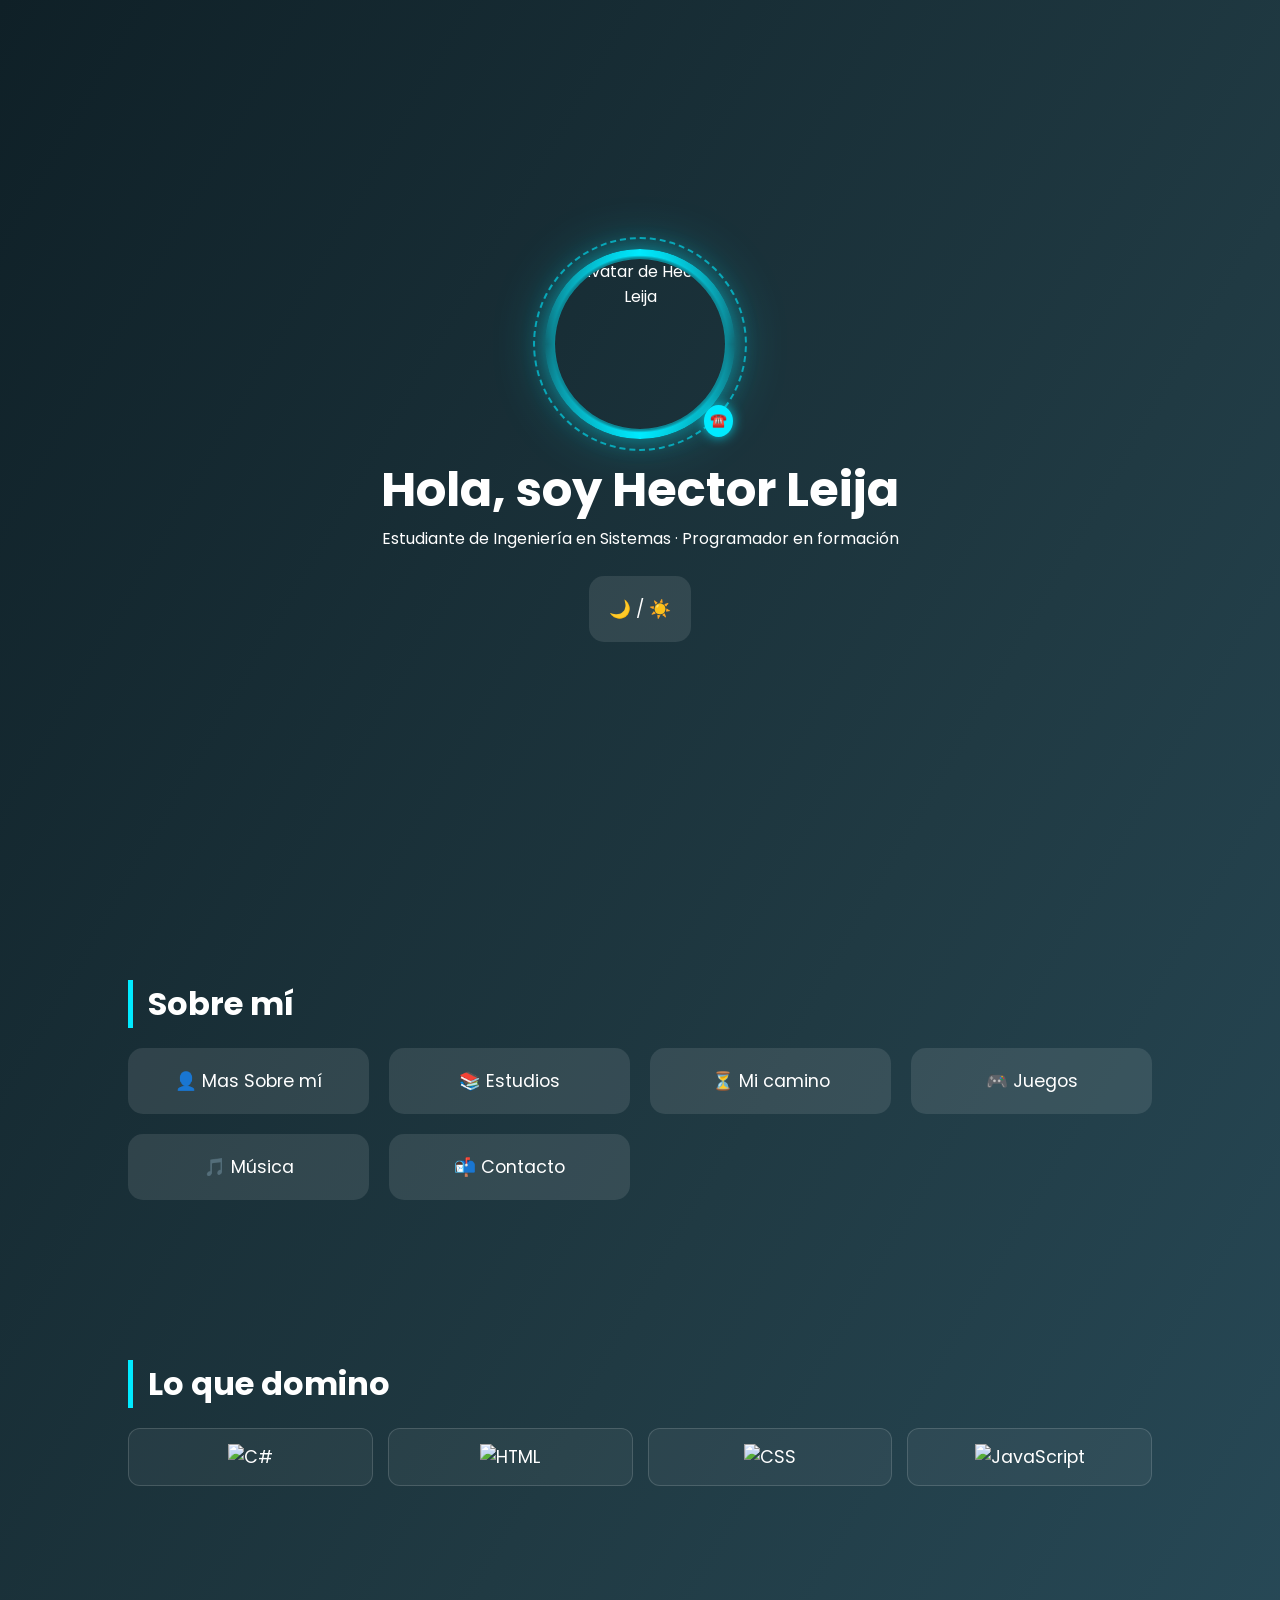
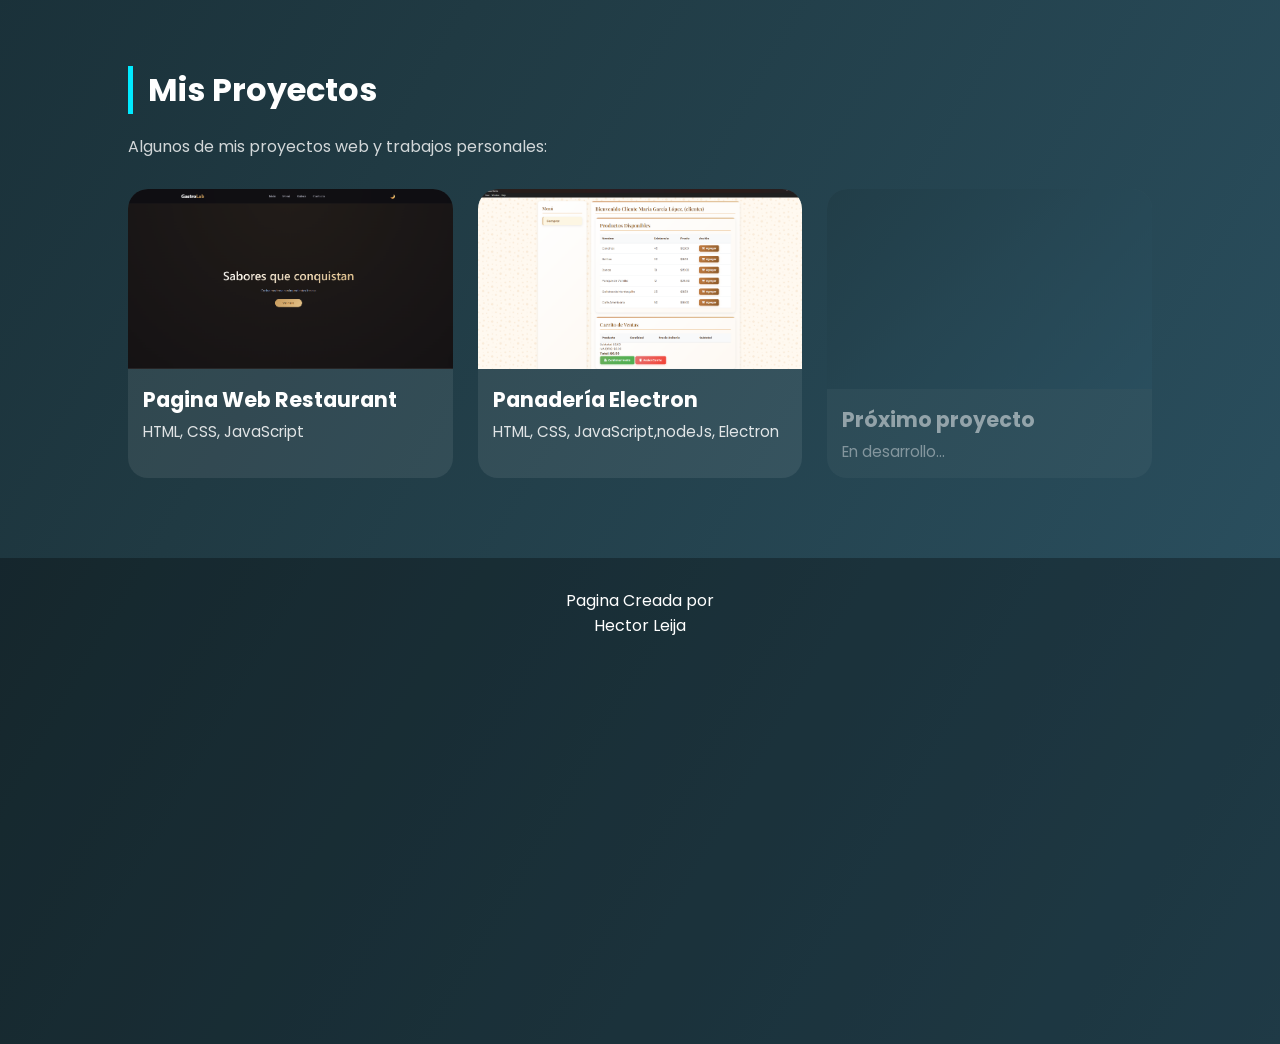
==== commit fd870999: "Add files via upload" ====
--- a/index.html
+++ b/index.html
@@ -46,7 +46,7 @@
     </section>
 
     <section>
-        <h2>Lo que estoy aprendiendo</h2>
+        <h2>Lo que domino</h2>
         <div class="buttons skills">
 
             <button onclick="openModal('C#')" class="skill-btn">
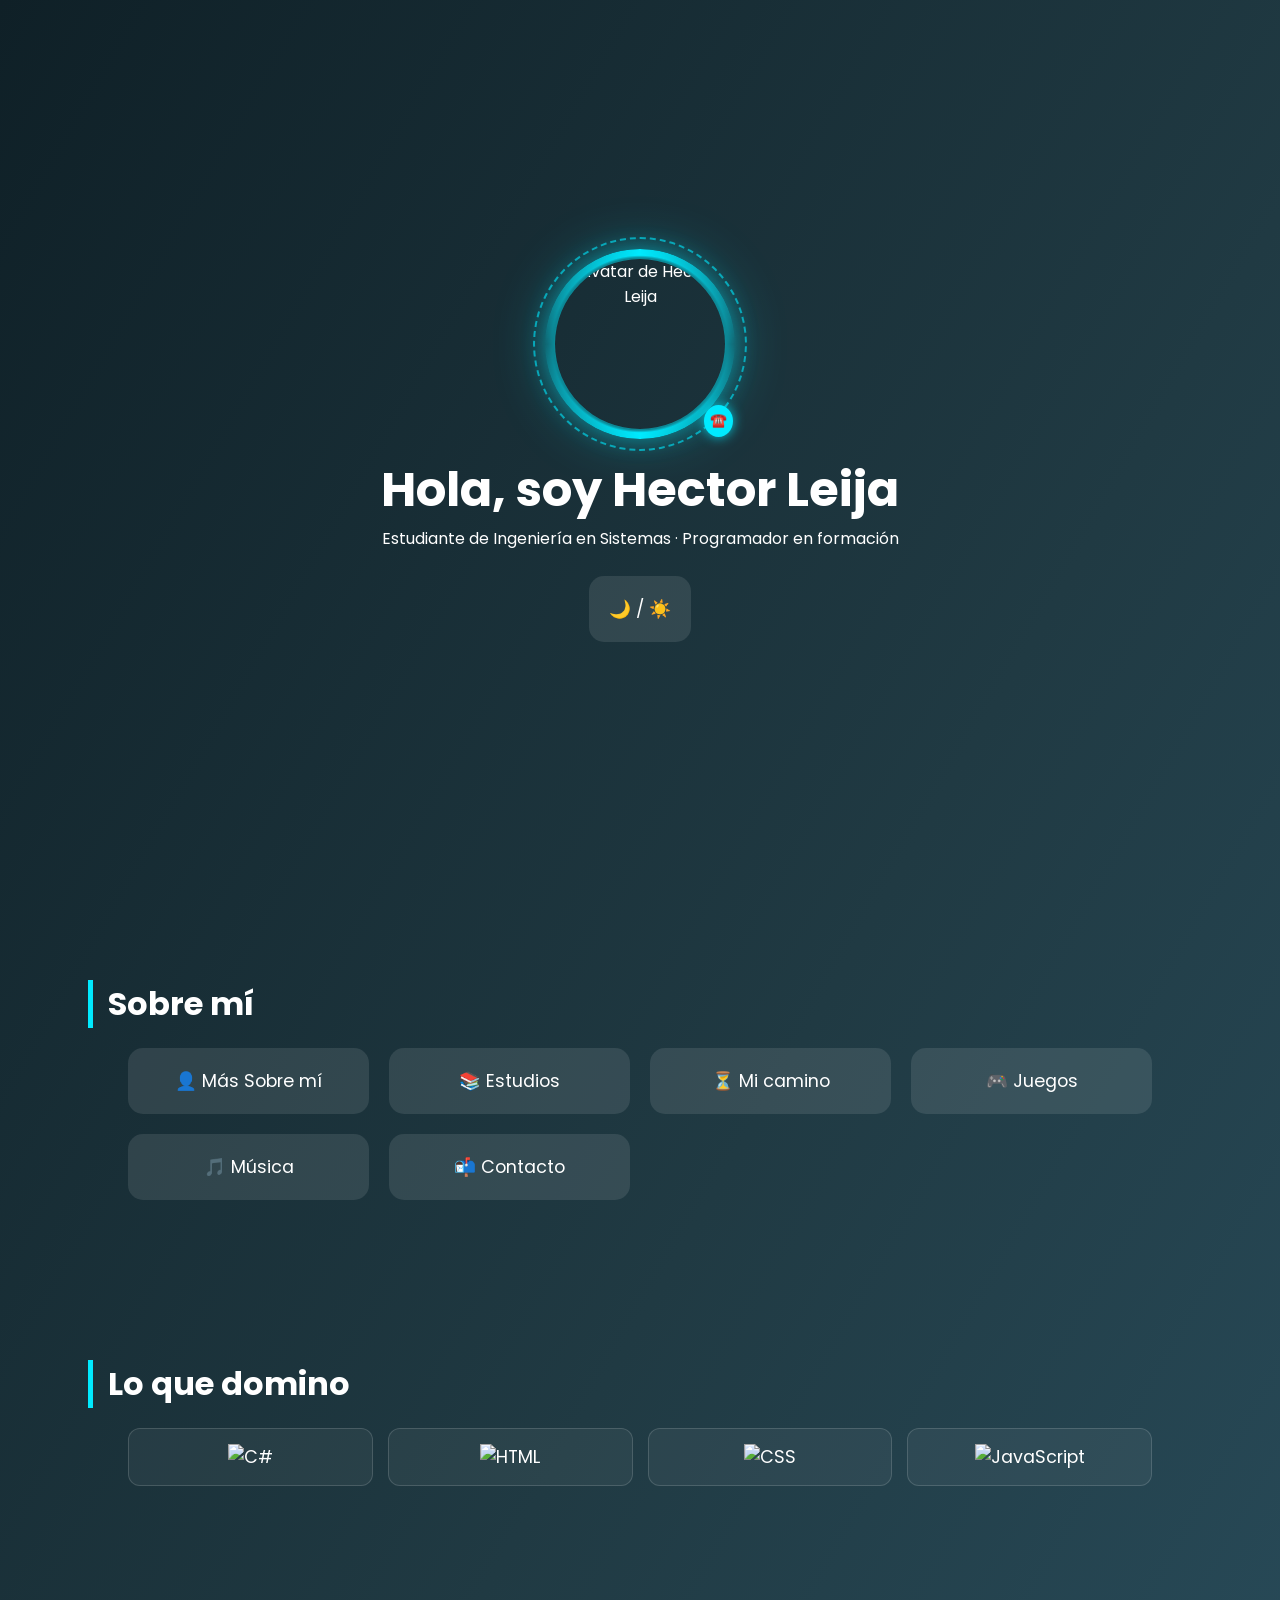
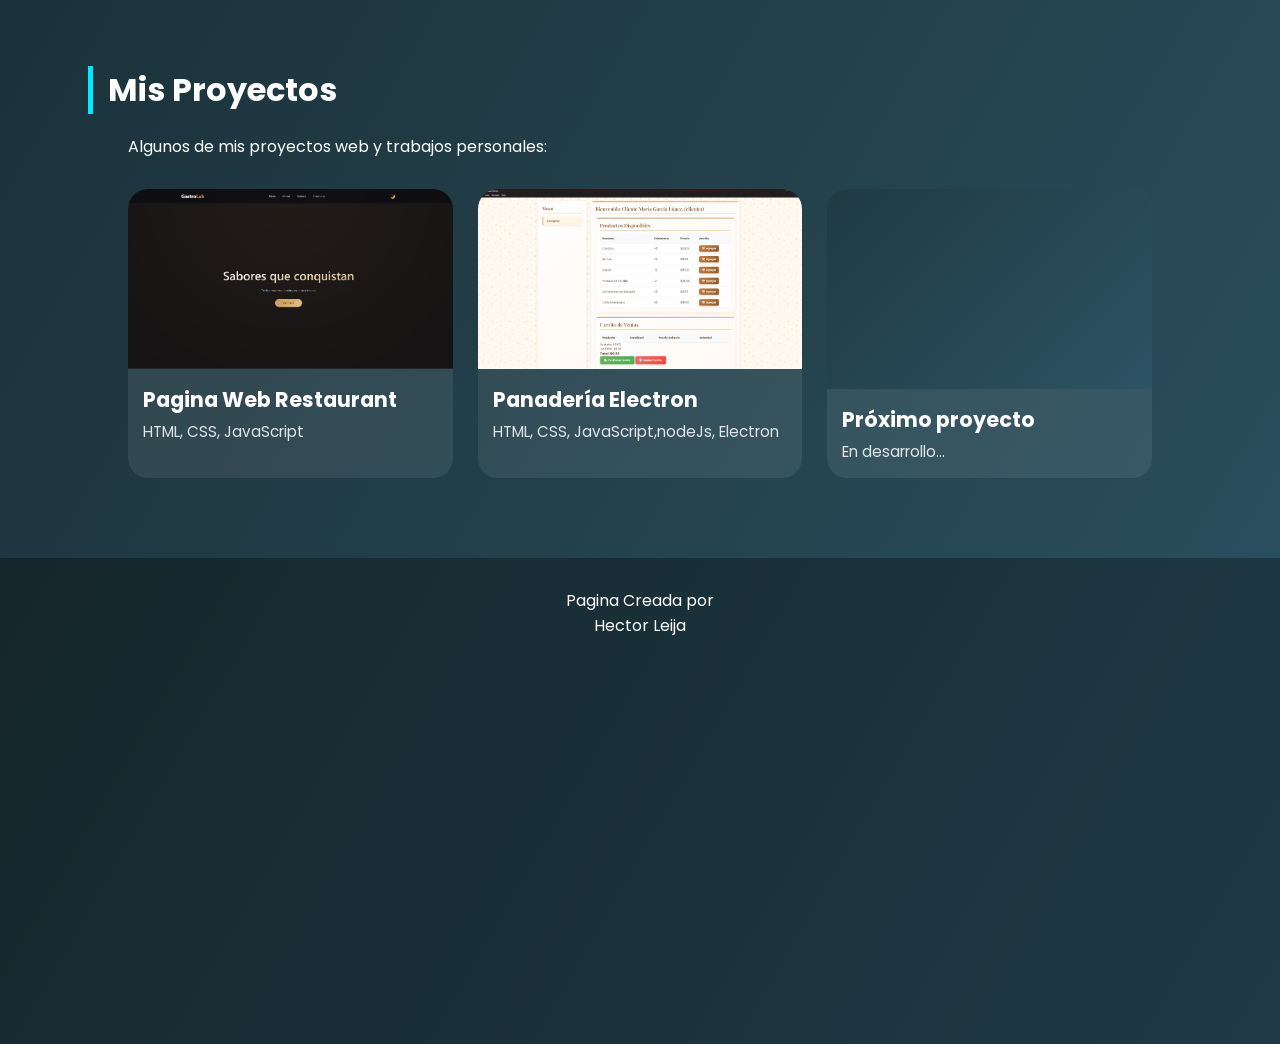
==== commit b17f523e: "Add files via upload" ====
--- a/index.html
+++ b/index.html
@@ -17,51 +17,54 @@
 <body>
 
     <header>
-        <div class="hero-avatar-wrapper" onclick="openModal('contacto')">
+  <div class="hero-avatar-wrapper reveal reveal-zoom" onclick="openModal('contacto')">
+    <span class="avatar-contact-icon">☎️</span>
+    <img src="https://i.imgur.com/obsuT25.jpeg" alt="Avatar de Hector Leija" class="hero-avatar">
+  </div>
 
-            <span class="avatar-contact-icon">☎️</span>
-            <img src="https://i.imgur.com/obsuT25.jpeg" alt="Avatar de Hector Leija" class="hero-avatar">
+  <h1 class="reveal reveal-zoom reveal-delay-1">Hola, soy Hector Leija</h1>
+  <p class="reveal reveal-delay-2">
+    Estudiante de Ingeniería en Sistemas · Programador en formación
+  </p>
 
-        </div>
+  <br>
 
-        <h1>Hola, soy Hector Leija</h1>
-        <p>Estudiante de Ingeniería en Sistemas · Programador en formación</p>
-        <br>
-        
-        <button class="nav-theme-btn" onclick="toggleTheme()">🌙 / ☀️</button>
-    </header>
+  <button class="nav-theme-btn reveal reveal-delay-3" onclick="toggleTheme()">
+    🌙 / ☀️
+  </button>
+</header>
+
     
-    <section>
-        <h2>Sobre mí</h2>
-        <div class="buttons">
+    <section class="reveal">
+  <h2 class="reveal-left">Sobre mí</h2>
 
-            <button onclick="openModal('sobreMi')">👤 Mas Sobre mí</button>
-            <button onclick="openModal('estudios')">📚 Estudios</button>
-            <button onclick="openModal('timeline')">⏳ Mi camino</button>
-            <button onclick="openModal('juegos')">🎮 Juegos</button>
-            <button onclick="openModal('musica')">🎵 Música</button>
-            <button onclick="openModal('contacto')">📬 Contacto</button>
-
-        </div>
-    </section>
+  <div class="buttons">
+    <button class="reveal reveal-delay-1" onclick="openModal('sobreMi')">👤 Más Sobre mí</button>
+    <button class="reveal reveal-delay-2" onclick="openModal('estudios')">📚 Estudios</button>
+    <button class="reveal reveal-delay-3" onclick="openModal('timeline')">⏳ Mi camino</button>
+    <button class="reveal reveal-delay-4" onclick="openModal('juegos')">🎮 Juegos</button>
+    <button class="reveal reveal-delay-5" onclick="openModal('musica')">🎵 Música</button>
+    <button class="reveal reveal-delay-6" onclick="openModal('contacto')">📬 Contacto</button>
+  </div>
+</section>
 
     <section>
-        <h2>Lo que domino</h2>
+       <h2 class="reveal-left">Lo que domino</h2>
         <div class="buttons skills">
 
-            <button onclick="openModal('C#')" class="skill-btn">
+            <button onclick="openModal('C#')" class="skill-btn reveal reveal-delay-1">
                 <img src="https://cdn.jsdelivr.net/gh/devicons/devicon/icons/csharp/csharp-plain.svg" alt="C#">
             </button>
 
-            <button onclick="openModal('html')" class="skill-btn">
+            <button onclick="openModal('html')" class="skill-btn reveal reveal-delay-2">
                 <img src="https://cdn.jsdelivr.net/gh/devicons/devicon/icons/html5/html5-plain.svg" alt="HTML">
             </button>
 
-            <button onclick="openModal('css')" class="skill-btn">
+            <button onclick="openModal('css')" class="skill-btn reveal reveal-delay-3">
                 <img src="https://cdn.jsdelivr.net/gh/devicons/devicon/icons/css3/css3-plain.svg" alt="CSS">
             </button>
 
-            <button onclick="openModal('js')" class="skill-btn">
+            <button onclick="openModal('js')" class="skill-btn reveal reveal-delay-4">
                 <img src="https://cdn.jsdelivr.net/gh/devicons/devicon/icons/javascript/javascript-plain.svg" alt="JavaScript">
             </button>
 
@@ -69,15 +72,15 @@
     </section>
 
     <section id="proyectos">
-        <h2>Mis Proyectos</h2>
-        <p class="section-desc">
+         <h2 class="reveal-left">Mis Proyectos</h2>
+        <p class="section-desc reveal reveal-delay-1">
             Algunos de mis proyectos web y trabajos personales:
         </p>
 
         <div class="projects-grid">
 
             <!-- PROYECTO 1 -->
-            <div class="project-card"
+            <div class="project-card reveal reveal-zoom reveal-delay-1"
                 onclick="openProject({
                 title: 'Pagina Web Restaurant',
                 video: 'videos/Restaurant.mp4',
@@ -104,7 +107,7 @@
             
 
             <!-- PROYECTO 2 -->
-            <div class="project-card"
+            <div class="project-card reveal reveal-zoom reveal-delay-2"
                 onclick="openProject({
                 title: 'Panadería Electron',
                 video: 'videos/Panaderia.mp4',
@@ -130,7 +133,7 @@
             </div>
 
             <!-- PROYECTOS FUTUROS -->
-            <div class="project-card coming-soon">
+            <div class="project-card coming-soon reveal reveal-zoom reveal-delay-3">
                 <div class="project-image placeholder"></div>
                 <div class="project-info">
                     <h3>Próximo proyecto</h3>
@@ -140,9 +143,9 @@
         </div>
     </section>
 
-    <footer>
-        <p>Pagina Creada por</p>
-        <p>Hector Leija</p>
+    <footer class="reveal">
+        <p class="reveal">Pagina Creada por</p>
+        <p class="reveal reveal-delay-1">Hector Leija</p>
         <div class="firma-neon">
             <svg
                 class="firma-svg"
--- a/styles.css
+++ b/styles.css
@@ -268,11 +268,11 @@
 button,
 footer,
 .modal-content {
-    transition: background 0.45s ease, color 0.45s ease, box-shadow 0.45s ease;
+    transition: background 1s ease, color 0.45s ease, box-shadow 0.45s ease;
 }
 
 .fade-in {
-    animation: fade 0.6s ease;
+    animation: fade 1s ease;
 }
 
 @keyframes fade {
@@ -1120,26 +1120,6 @@
     transform: scale(1.15);
 }
 
-.bar {
-    background: #203a43;
-    border-radius: 10px;
-    overflow: hidden;
-    height: 15px;
-    margin-top: 5px;
-}
-
-.progress {
-    height: 100%;
-    background: linear-gradient(90deg, #00eaff, #00ffae);
-    width: 0; /* animación inicial */
-    border-radius: 10px;
-    animation: fillProgress 1s forwards;
-}
-
-@keyframes fillProgress {
-    from { width: 0; }
-    to { width: var(--progress-width); }
-}
 
 .hero-avatar-wrapper {
   position: relative;
@@ -1492,12 +1472,12 @@
 
 /* CONTENEDOR */
 .firma-neon {
- width: 100%; 
- height: auto; 
- display: flex; 
- justify-content: center; 
- align-items: center; 
- opacity: 1;
+  width: 100%;
+  height: auto;   /* ✔ correcto */
+  display: flex;
+  justify-content: center;
+  align-items: center;
+  opacity: 1;
 }
 
 /* SVG */
@@ -1516,11 +1496,9 @@
   stroke-linecap: round;
   stroke-linejoin: round;
 
-  /* Preparación animación */
   stroke-dasharray: var(--length);
   stroke-dashoffset: var(--length);
 
-  /* Glow controlado */
   filter:
     drop-shadow(0 0 3px rgba(127, 214, 232, 0.35))
     drop-shadow(0 0 10px rgba(127, 214, 232, 0.55));
@@ -1528,11 +1506,33 @@
   opacity: 0;
 }
 
-/* Animación SOLO cuando entra en pantalla */
 .firma-neon.animate .firma-path {
   animation:
     draw-neon 4.2s ease-out forwards,
-    glow-in 1.2s ease-out forwards;
+    glow-in 1.2s ease-out forwards,
+    neon-pulse 1.2s ease-in-out 4.2s 2 forwards;
+}
+
+@keyframes neon-pulse {
+  0% {
+    filter:
+      drop-shadow(0 0 6px rgba(127, 214, 232, 0.6))
+      drop-shadow(0 0 18px rgba(127, 214, 232, 0.8));
+  }
+
+  50% {
+    filter:
+      drop-shadow(0 0 12px rgba(127, 214, 232, 1))
+      drop-shadow(0 0 30px rgba(127, 214, 232, 1))
+      drop-shadow(0 0 50px rgba(127, 214, 232, 0.8));
+  }
+
+  100% {
+    filter:
+      drop-shadow(0 0 8px rgba(127, 214, 232, 0.85))
+      drop-shadow(0 0 24px rgba(127, 214, 232, 0.95))
+      drop-shadow(0 0 36px rgba(127, 214, 232, 0.6));
+  }
 }
 
 /* DIBUJADO */
@@ -1572,3 +1572,70 @@
     transform: scale(0.97);
   }
 }
+/* =============================== */
+/* 🎬 SCROLL ANIMATIONS BASE */
+/* =============================== */
+
+.reveal {
+  opacity: 0;
+  transform: translateY(40px);
+  transition:
+    opacity 0.8s ease,
+    transform 0.8s ease;
+}
+
+.reveal.show {
+  opacity: 1;
+  transform: translateY(0);
+}
+
+/* Variantes */
+.reveal-left {
+  transform: translateX(-40px);
+}
+
+.reveal-right {
+  transform: translateX(40px);
+}
+
+.reveal-zoom {
+  transform: scale(0.9);
+}
+
+.reveal.show.reveal-left,
+.reveal.show.reveal-right {
+  transform: translateX(0);
+}
+
+.reveal.show.reveal-zoom {
+  transform: scale(1);
+}
+.reveal-delay-1 { transition-delay: 0.1s; }
+.reveal-delay-2 { transition-delay: 0.2s; }
+.reveal-delay-3 { transition-delay: 0.3s; }
+.reveal-delay-4 { transition-delay: 0.4s; }
+/* TRANSICIÓN GLOBAL DE TEMA */
+.theme-transition {
+  animation: themeFade 0.6s ease;
+}
+
+@keyframes themeFade {
+  0% {
+    opacity: 0.7;
+    filter: blur(6px);
+  }
+  100% {
+    opacity: 1;
+    filter: blur(0);
+  }
+}
+.nav-theme-btn {
+  transition:
+    transform 0.25s ease,
+    box-shadow 0.25s ease;
+}
+
+.nav-theme-btn:active {
+  transform: scale(0.9);
+  box-shadow: 0 0 25px rgba(0,234,255,0.6);
+}
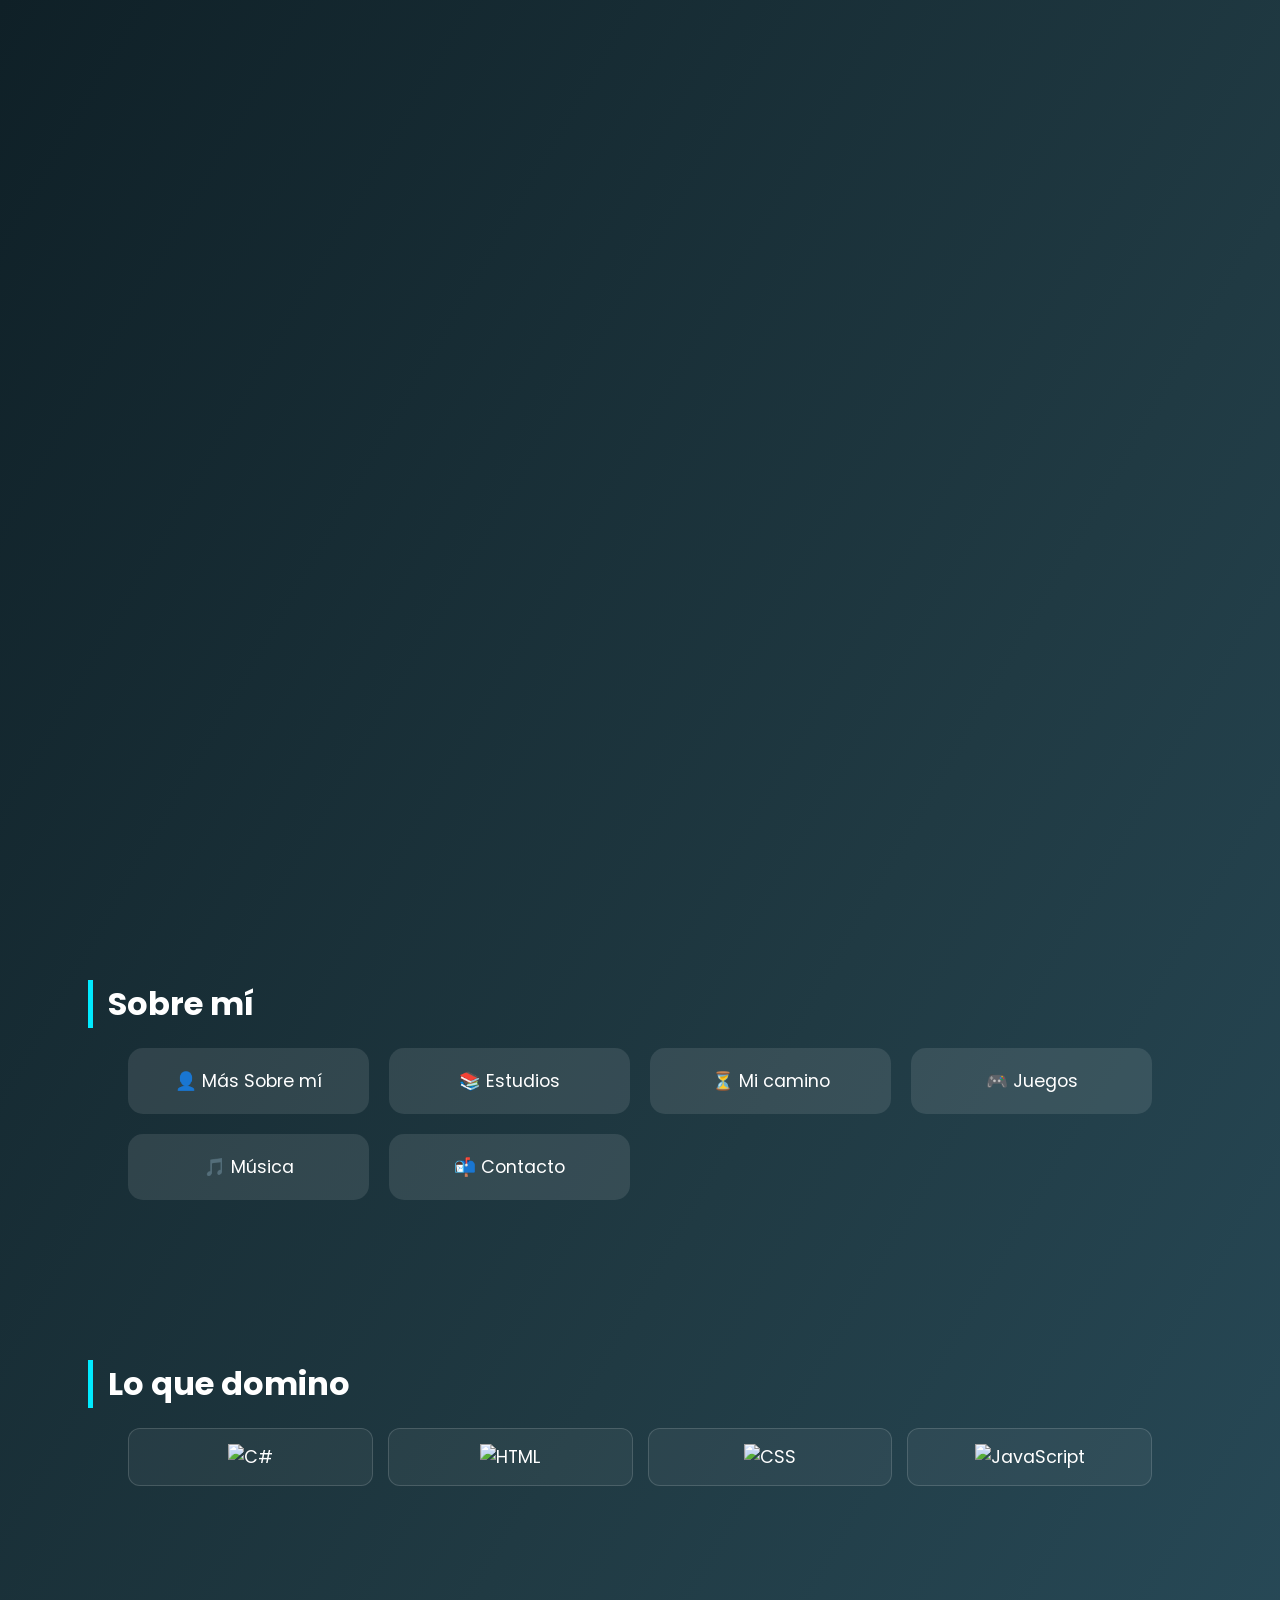
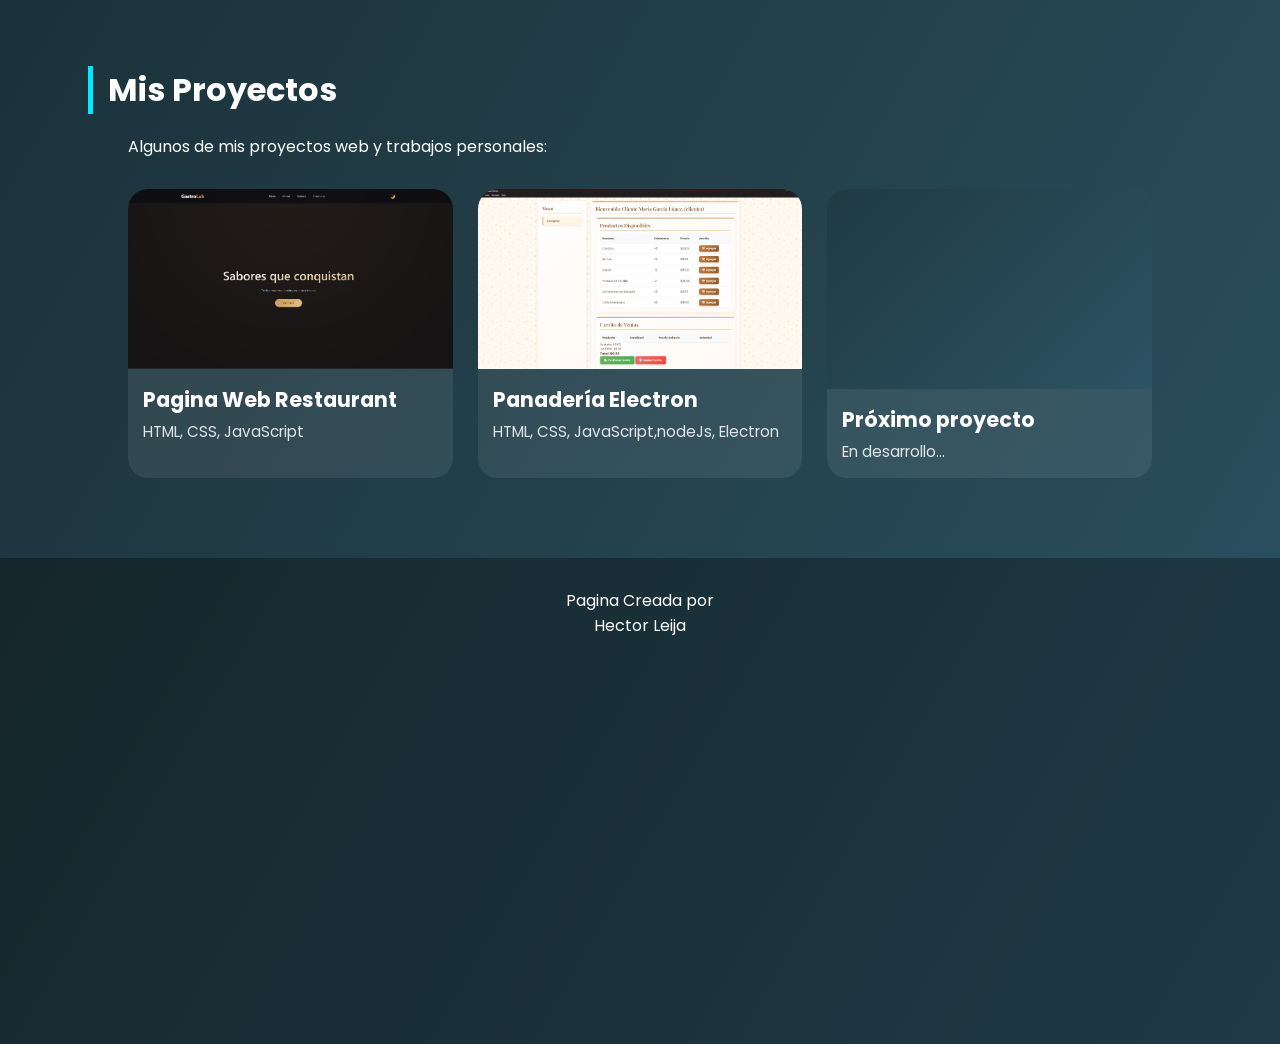
==== commit 65e0a1aa: "Update and rename main.html to index.html" ====
--- a/index.html
+++ b/index.html
@@ -182,4 +182,4 @@
 
     <script src="app.js"></script>
 </body> 
-</html>+</html>
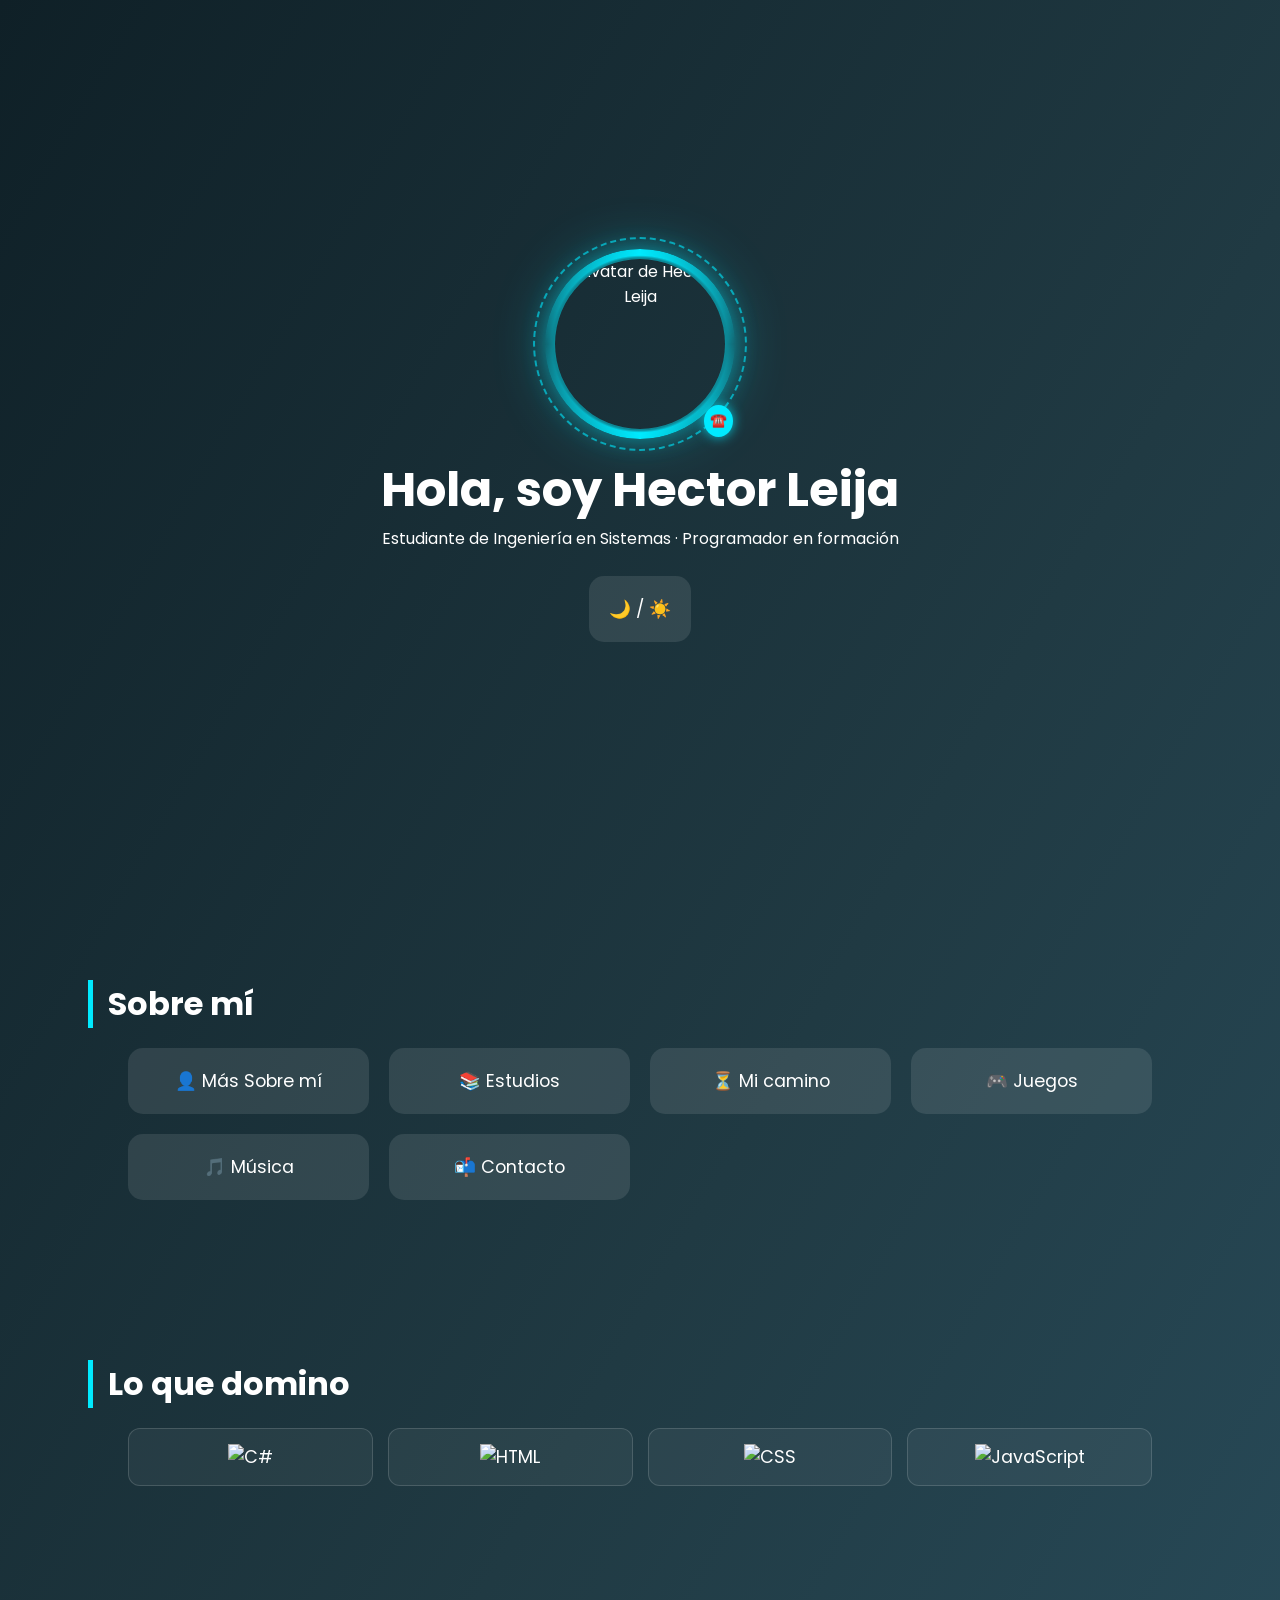
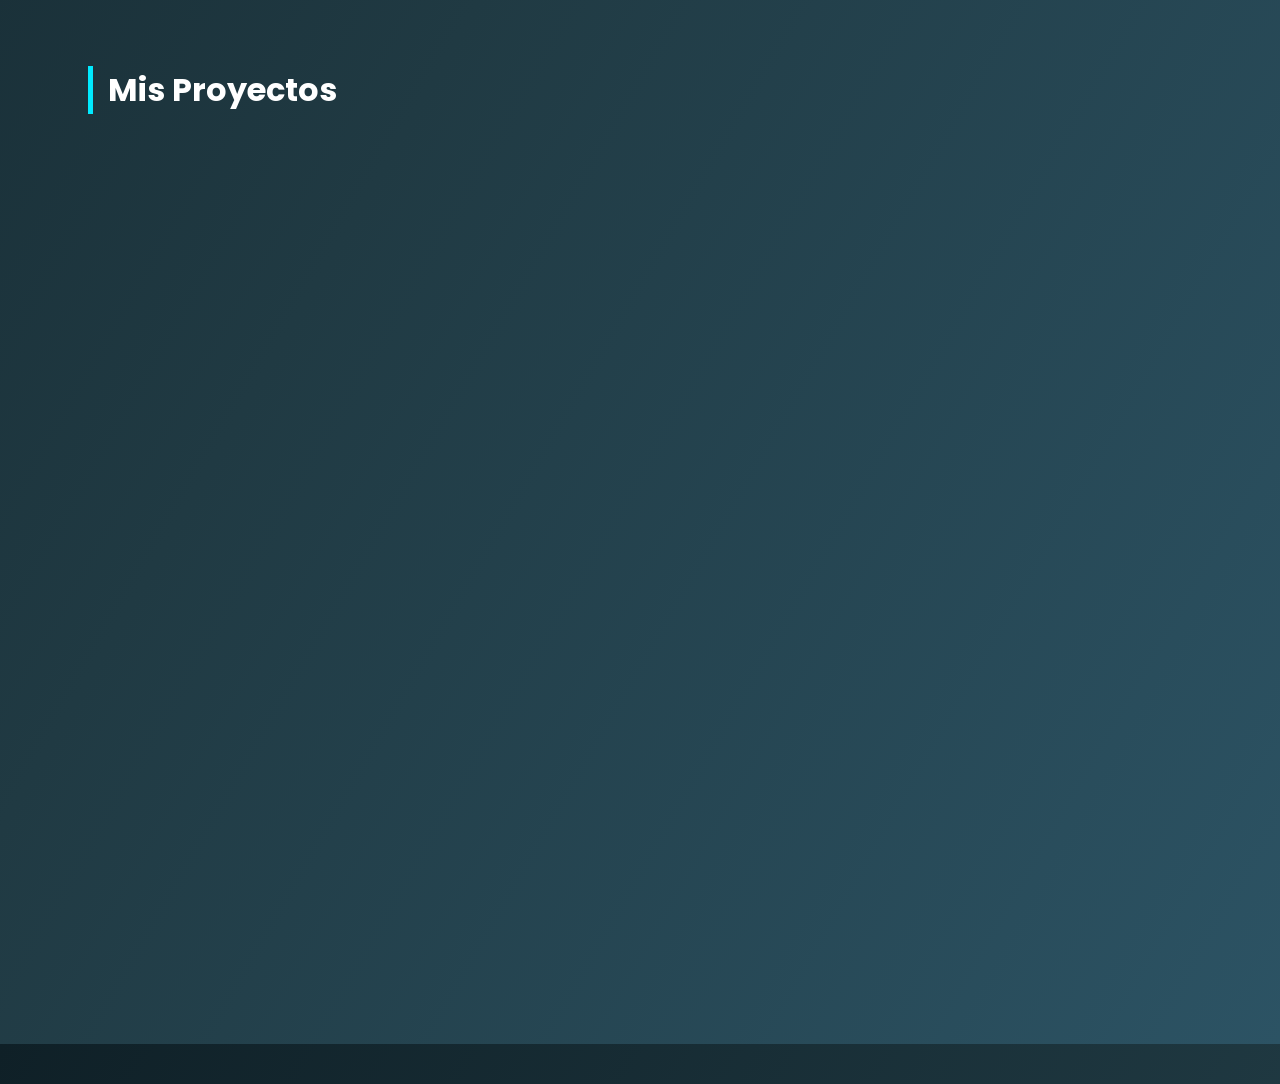
==== commit d7a40b6d: "Add files via upload" ====
--- a/index.html
+++ b/index.html
@@ -182,4 +182,4 @@
 
     <script src="app.js"></script>
 </body> 
-</html>
+</html>
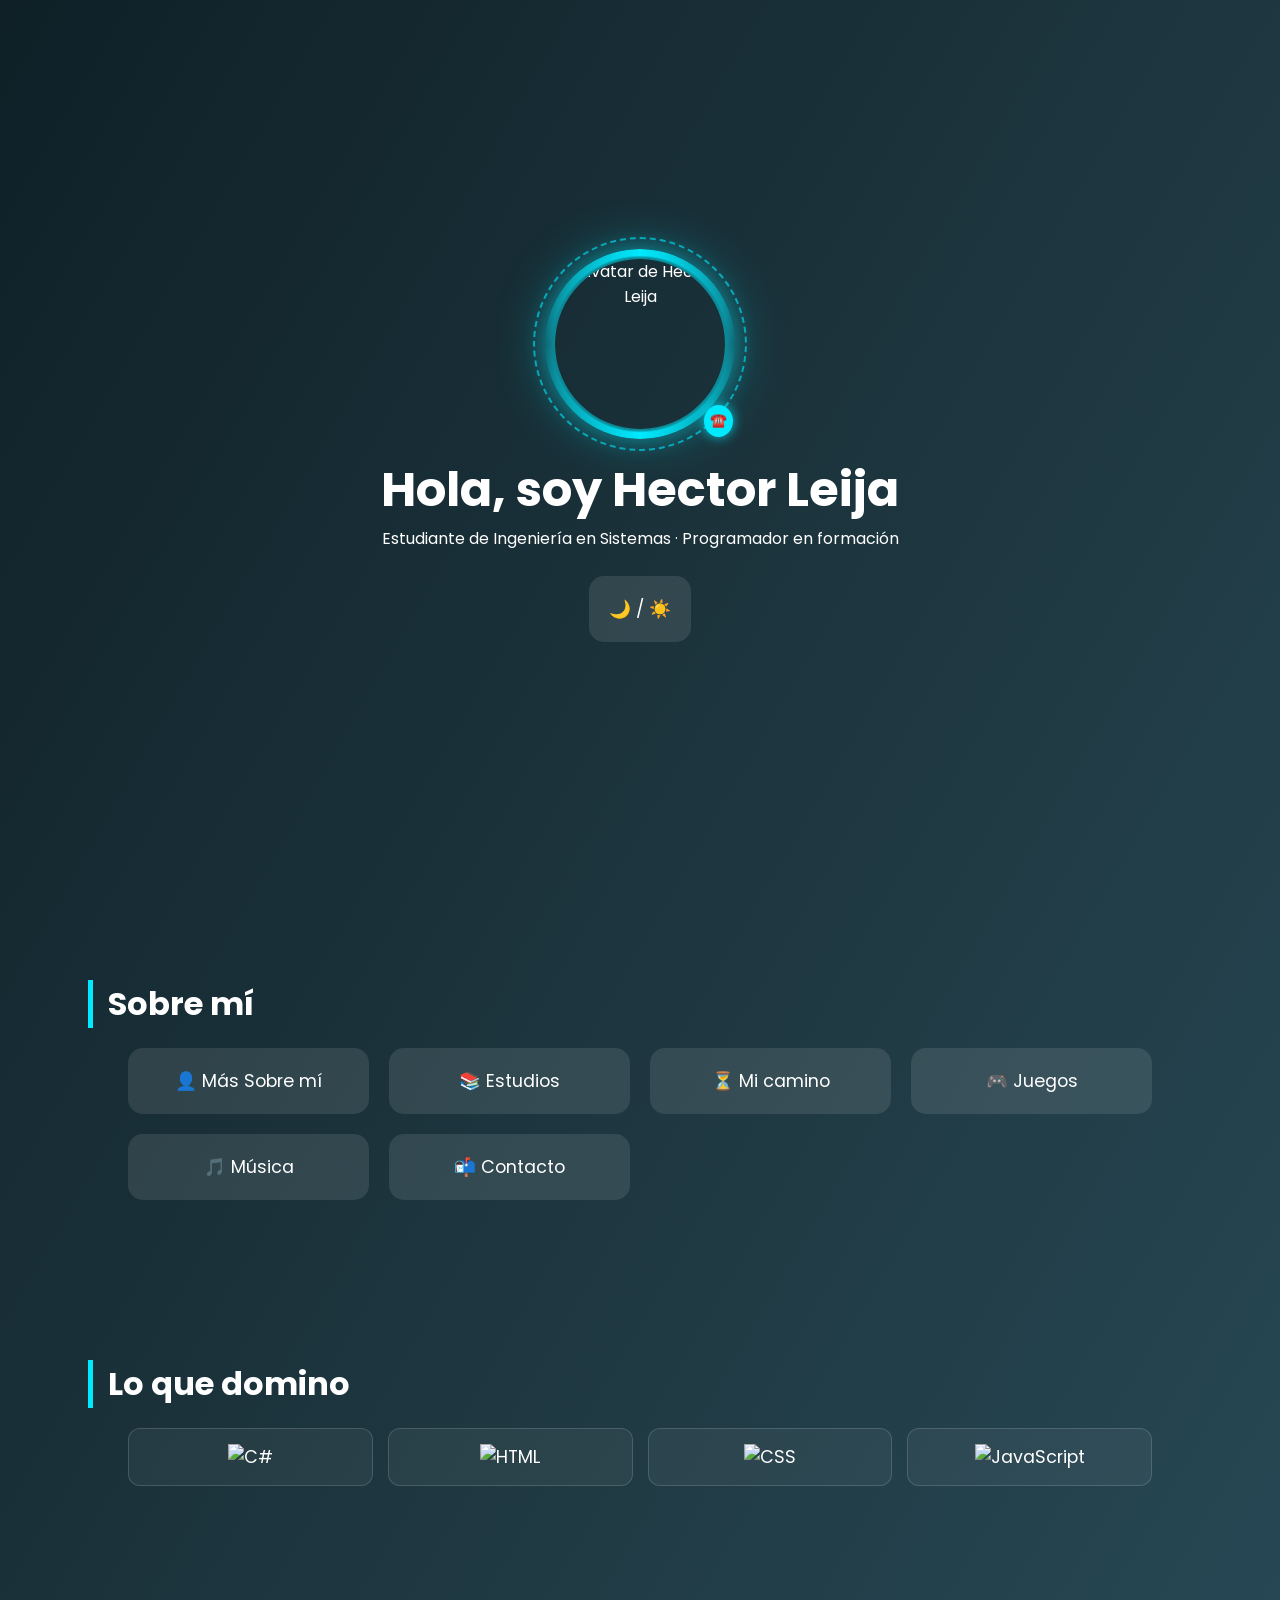
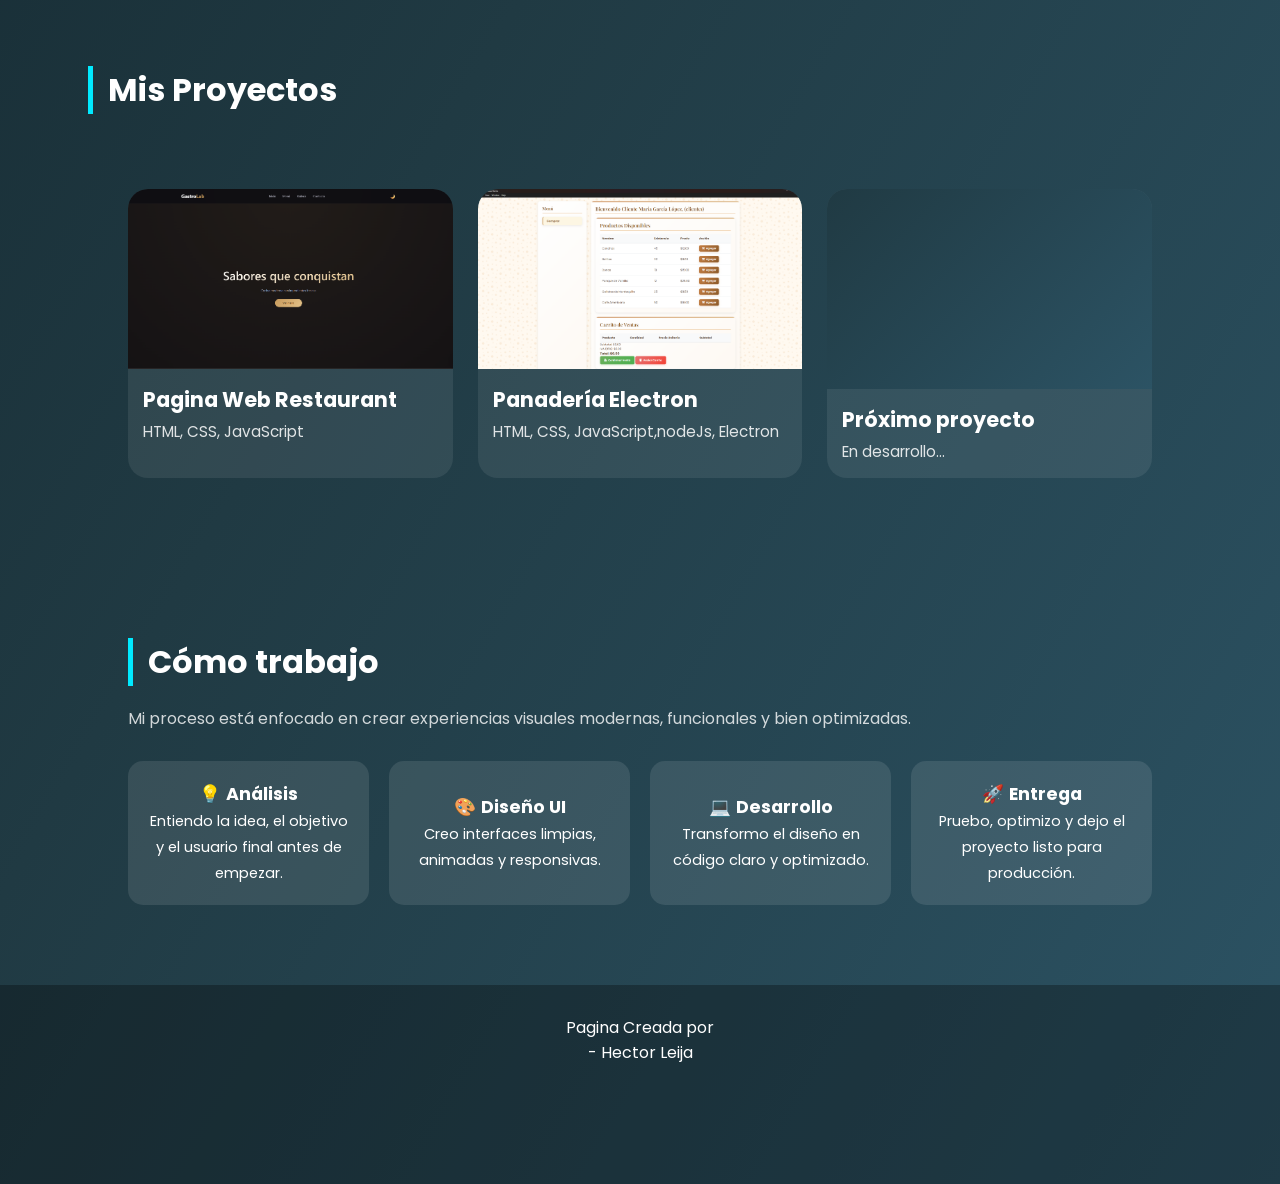
==== commit 7bfaad30: "Add files via upload" ====
--- a/index.html
+++ b/index.html
@@ -11,45 +11,44 @@
     <meta property="og:title" content="Hector Leija | Portafolio">
     <meta property="og:description" content="Estudiante de Ingeniería en Sistemas y programador en formación">
     <meta property="og:image" content="preview.png">
-
 </head>
 
 <body>
+    <header>
+        <div class="hero-avatar-wrapper reveal reveal-zoom" onclick="openModal('contacto')">
+            <span class="avatar-contact-icon">☎️</span>
+            <img src="https://i.imgur.com/obsuT25.jpeg" alt="Avatar de Hector Leija" class="hero-avatar">
+        </div>
 
-    <header>
-  <div class="hero-avatar-wrapper reveal reveal-zoom" onclick="openModal('contacto')">
-    <span class="avatar-contact-icon">☎️</span>
-    <img src="https://i.imgur.com/obsuT25.jpeg" alt="Avatar de Hector Leija" class="hero-avatar">
-  </div>
+        <h1 class="reveal reveal-zoom reveal-delay-1">Hola, soy Hector Leija</h1>
+        <p class="reveal reveal-delay-2">
+            Estudiante de Ingeniería en Sistemas · Programador en formación
+        </p>
 
-  <h1 class="reveal reveal-zoom reveal-delay-1">Hola, soy Hector Leija</h1>
-  <p class="reveal reveal-delay-2">
-    Estudiante de Ingeniería en Sistemas · Programador en formación
-  </p>
+        <br>
 
-  <br>
+        <button class="nav-theme-btn reveal reveal-delay-3" onclick="toggleTheme()">
+            🌙 / ☀️
+        </button>
+    </header>
 
-  <button class="nav-theme-btn reveal reveal-delay-3" onclick="toggleTheme()">
-    🌙 / ☀️
-  </button>
-</header>
 
-    
     <section class="reveal">
-  <h2 class="reveal-left">Sobre mí</h2>
+        <h2 class="reveal-left">Sobre mí</h2>
 
-  <div class="buttons">
-    <button class="reveal reveal-delay-1" onclick="openModal('sobreMi')">👤 Más Sobre mí</button>
-    <button class="reveal reveal-delay-2" onclick="openModal('estudios')">📚 Estudios</button>
-    <button class="reveal reveal-delay-3" onclick="openModal('timeline')">⏳ Mi camino</button>
-    <button class="reveal reveal-delay-4" onclick="openModal('juegos')">🎮 Juegos</button>
-    <button class="reveal reveal-delay-5" onclick="openModal('musica')">🎵 Música</button>
-    <button class="reveal reveal-delay-6" onclick="openModal('contacto')">📬 Contacto</button>
-  </div>
-</section>
+        <div class="buttons">
+            <button class="reveal reveal-delay-1" onclick="openModal('sobreMi')">👤 Más Sobre mí</button>
+            <button class="reveal reveal-delay-2" onclick="openModal('estudios')">📚 Estudios</button>
+            <button class="reveal reveal-delay-3" onclick="openModal('timeline')">⏳ Mi camino</button>
+            <button class="reveal reveal-delay-4" onclick="openModal('juegos')">🎮 Juegos</button>
+            <button class="reveal reveal-delay-5" onclick="openModal('musica')">🎵 Música</button>
+            <button class="reveal reveal-delay-6" onclick="openModal('contacto')">📬 Contacto</button>
+        </div>
+    </section>
 
     <section>
-       <h2 class="reveal-left">Lo que domino</h2>
+
+        <h2 class="reveal-left">Lo que domino</h2>
         <div class="buttons skills">
 
             <button onclick="openModal('C#')" class="skill-btn reveal reveal-delay-1">
@@ -65,14 +64,16 @@
             </button>
 
             <button onclick="openModal('js')" class="skill-btn reveal reveal-delay-4">
-                <img src="https://cdn.jsdelivr.net/gh/devicons/devicon/icons/javascript/javascript-plain.svg" alt="JavaScript">
+                <img src="https://cdn.jsdelivr.net/gh/devicons/devicon/icons/javascript/javascript-plain.svg"
+                    alt="JavaScript">
             </button>
 
         </div>
+
     </section>
 
     <section id="proyectos">
-         <h2 class="reveal-left">Mis Proyectos</h2>
+        <h2 class="reveal-left">Mis Proyectos</h2>
         <p class="section-desc reveal reveal-delay-1">
             Algunos de mis proyectos web y trabajos personales:
         </p>
@@ -80,8 +81,7 @@
         <div class="projects-grid">
 
             <!-- PROYECTO 1 -->
-            <div class="project-card reveal reveal-zoom reveal-delay-1"
-                onclick="openProject({
+            <div class="project-card reveal reveal-zoom reveal-delay-1" onclick="openProject({
                 title: 'Pagina Web Restaurant',
                 video: 'videos/Restaurant.mp4',
                 description: 'Sitio web de restaurante con galería, diseño responsivo y animaciones. Desarrollado con HTML, CSS y JavaScript.',
@@ -89,12 +89,7 @@
                 })">
 
                 <div class="media">
-                    <video
-                        src="videos/Restaurant.mp4"
-                        muted
-                        loop
-                        playsinline
-                        preload="metadata">
+                    <video src="videos/Restaurant.mp4" muted loop playsinline preload="metadata">
                     </video>
                     <img src="img/RestaurantProyect.png" alt="Proyecto Restaurant">
                 </div>
@@ -104,11 +99,9 @@
                     <p>HTML, CSS, JavaScript</p>
                 </div>
             </div>
-            
 
             <!-- PROYECTO 2 -->
-            <div class="project-card reveal reveal-zoom reveal-delay-2"
-                onclick="openProject({
+            <div class="project-card reveal reveal-zoom reveal-delay-2" onclick="openProject({
                 title: 'Panadería Electron',
                 video: 'videos/Panaderia.mp4',
                 description: 'Página web de sistema de venta de una panadería usando Electron para app de escritorio, diseño llamativo yestructura responsive.',
@@ -116,12 +109,7 @@
                 })">
 
                 <div class="media">
-                    <video
-                        src="videos/Panaderia.mp4"
-                        muted
-                        loop
-                        playsinline
-                        preload="metadata">
+                    <video src="videos/Panaderia.mp4" muted loop playsinline preload="metadata">
                     </video>
                     <img src="img/PanaderiaElectron.png" alt="Proyecto Panadería Electron">
                 </div>
@@ -142,44 +130,64 @@
             </div>
         </div>
     </section>
+    <section id="como-trabajo" class="reveal">
+        <h2>Cómo trabajo</h2>
 
+        <p class="section-desc">
+            Mi proceso está enfocado en crear experiencias visuales modernas,
+            funcionales y bien optimizadas.
+        </p>
+
+        <div class="buttons">
+
+            <button class="reveal reveal-delay-1">
+                💡 <strong>Análisis</strong><br>
+                <small>Entiendo la idea, el objetivo y el usuario final antes de empezar.</small>
+            </button>
+
+            <button class="reveal reveal-delay-2">
+                🎨 <strong>Diseño UI</strong><br>
+                <small>Creo interfaces limpias, animadas y responsivas.</small>
+            </button>
+
+            <button class="reveal reveal-delay-3">
+                💻 <strong>Desarrollo</strong><br>
+                <small>Transformo el diseño en código claro y optimizado.</small>
+            </button>
+
+            <button class="reveal reveal-delay-4">
+                🚀 <strong>Entrega</strong><br>
+                <small>Pruebo, optimizo y dejo el proyecto listo para producción.</small>
+            </button>
+
+        </div>
+    </section>
+    <a href="#" id="btn-top" aria-label="Volver arriba">↑</a>
     <footer class="reveal">
         <p class="reveal">Pagina Creada por</p>
-        <p class="reveal reveal-delay-1">Hector Leija</p>
+        <p class="reveal reveal-delay-1">- Hector Leija</p>
         <div class="firma-neon">
-            <svg
-                class="firma-svg"
-                viewBox="0 0 1108 672"
-                xmlns="http://www.w3.org/2000/svg"
-            >
-                <g
-                    transform="matrix(0.1,0,0,-0.1,-1.665427,676.99629)"
-                    fill="none"
-                    stroke="none">
+
+            <svg class="firma-svg" viewBox="0 0 1108 672" xmlns="http://www.w3.org/2000/svg">
+                <g transform="matrix(0.1,0,0,-0.1,-1.665427,676.99629)" fill="none" stroke="none">
 
                     <path
                         d="m 4180,5321 c -134,-29 -302,-166 -450,-366 -75,-101 -140,-201 -140,-214 0,-5 -3,-11 -7,-13 -15,-6 -159,-293 -228,-453 -26,-60 -58,-134 -71,-163 -13,-29 -24,-56 -24,-61 0,-28 -106,-67 -225,-83 -149,-20 -203,-21 -276,-4 -94,22 -146,51 -184,105 -26,37 -30,51 -30,110 0,55 6,78 32,132 31,62 121,164 183,206 14,9 27,19 30,22 25,28 190,105 283,132 47,13 77,27 77,36 0,30 -142,-3 -262,-62 -214,-106 -356,-259 -389,-420 -10,-51 -10,-68 4,-116 28,-94 99,-152 230,-186 82,-21 288,-12 401,17 44,11 81,18 83,16 3,-2 -9,-34 -26,-71 -17,-36 -31,-69 -31,-72 0,-16 -171,-350 -232,-453 l -73,-122 -50,8 c -27,5 -118,9 -200,9 -150,0 -151,0 -216,-32 -126,-62 -209,-166 -209,-261 0,-91 96,-161 203,-149 134,16 247,80 377,212 89,90 52,88 320,20 297,-75 490,-94 621,-60 142,37 248,133 266,240 7,39 13,50 33,56 14,4 59,17 100,29 41,13 79,26 85,31 17,17 45,9 55,-15 24,-64 128,-101 213,-77 162,48 357,182 557,385 46,47 87,86 91,86 4,0 -6,-34 -23,-76 -16,-41 -32,-104 -35,-139 -5,-59 -4,-67 21,-100 24,-31 33,-35 70,-35 87,0 216,80 360,226 81,80 159,166 206,227 68,87 73,79 34,-46 -156,-500 -145,-479 -264,-496 -182,-26 -343,-51 -445,-70 -169,-30 -276,-50 -320,-60 -22,-5 -65,-14 -95,-20 -82,-17 -274,-70 -314,-86 -138,-58 -142,-168 -8,-227 88,-39 202,0 202,69 0,15 -7,36 -14,46 -18,24 -74,43 -88,29 -15,-15 -2,-42 20,-42 24,0 46,-25 39,-44 -9,-24 -81,-39 -126,-26 -43,11 -91,54 -91,80 0,44 114,96 310,139 25,5 65,14 90,20 25,5 81,17 125,26 44,9 100,20 125,25 25,5 119,21 210,35 91,14 185,30 210,35 25,5 72,12 105,15 l 60,7 -75,-72 c -240,-230 -365,-357 -440,-445 -49,-58 -162,-209 -168,-225 -3,-8 -13,-27 -23,-41 -40,-57 -101,-194 -119,-267 -33,-131 -24,-234 28,-305 117,-162 321,-68 526,242 107,162 195,338 308,611 27,65 93,243 109,295 6,22 18,54 26,72 7,17 13,36 13,42 0,6 4,19 9,29 5,9 14,36 20,58 11,40 13,42 58,48 107,14 365,45 468,56 61,6 144,15 185,21 136,17 448,48 710,69 74,6 196,17 270,25 74,8 200,19 280,25 80,6 190,15 245,20 55,6 165,14 245,20 80,5 173,13 208,16 70,7 79,-3 33,-35 -60,-43 -88,-123 -57,-163 55,-73 281,-77 399,-8 44,26 77,77 77,118 0,48 -50,99 -116,118 -30,8 -54,17 -54,18 0,2 25,20 55,40 53,35 95,86 95,114 0,30 -32,78 -67,101 -48,31 -170,40 -225,17 -41,-17 -78,-59 -78,-87 0,-50 109,-111 118,-66 2,11 -3,17 -16,17 -23,0 -52,30 -52,54 0,42 148,62 216,30 67,-32 69,-83 7,-131 -64,-50 -138,-73 -258,-83 -60,-5 -137,-12 -170,-15 -33,-3 -172,-14 -310,-25 -137,-11 -295,-25 -350,-30 -55,-5 -181,-17 -280,-25 -99,-8 -223,-20 -275,-25 -52,-5 -147,-14 -210,-20 -219,-19 -435,-40 -510,-50 -293,-38 -601,-72 -607,-67 -3,4 -2,19 3,35 8,25 43,60 159,161 17,14 77,68 134,119 56,52 105,91 108,89 2,-3 -1,-24 -7,-47 -16,-58 -4,-113 31,-151 28,-30 33,-31 84,-26 84,9 164,57 272,165 l 93,93 v -76 c 0,-61 5,-86 22,-116 40,-71 127,-82 229,-28 67,36 203,161 197,181 -9,27 -35,17 -92,-38 -77,-73 -128,-104 -169,-104 -103,0 -99,160 9,384 24,50 19,56 -40,56 h -54 l -36,-64 c -71,-127 -250,-322 -330,-360 -71,-34 -112,-10 -102,60 17,126 173,331 330,434 74,49 122,65 170,56 31,-6 38,-12 43,-37 4,-23 10,-29 27,-27 28,4 35,62 10,89 -65,71 -197,63 -340,-22 -69,-41 -199,-165 -245,-234 -18,-27 -38,-54 -44,-60 -108,-103 -394,-359 -406,-363 -13,-5 -11,8 10,74 10,32 38,124 61,204 23,80 46,154 51,165 4,11 17,50 27,87 22,76 17,88 -37,88 -33,-1 -39,-6 -78,-68 -108,-172 -360,-449 -482,-530 -80,-54 -104,-64 -137,-60 -28,3 -29,4 -28,58 1,33 10,75 23,105 27,59 140,286 170,339 26,46 26,53 0,66 -35,19 -72,3 -107,-48 -17,-26 -44,-61 -59,-77 -16,-17 -55,-62 -88,-100 -136,-159 -318,-321 -450,-401 -114,-69 -211,-84 -259,-39 -36,33 -35,70 4,90 127,66 307,232 354,328 57,113 15,199 -88,183 -98,-16 -213,-100 -304,-223 -65,-89 -98,-160 -118,-252 -8,-41 -16,-76 -17,-77 -8,-7 -197,-73 -216,-76 -20,-2 -26,3 -38,37 -37,107 -179,176 -270,130 -48,-24 -68,-52 -68,-97 0,-34 7,-46 41,-78 45,-42 106,-60 199,-60 65,0 68,-9 27,-66 -29,-40 -82,-71 -159,-94 -86,-26 -332,-5 -523,45 -99,26 -184,47 -232,58 -27,6 -48,16 -48,22 0,7 22,43 49,82 47,67 112,169 154,243 11,19 33,58 48,85 31,53 166,325 180,362 5,14 44,40 110,73 91,46 313,186 350,222 8,7 41,35 74,62 131,108 278,269 358,394 108,167 166,359 138,454 -15,48 -44,93 -69,107 -26,14 -103,20 -142,12 z m 137,-86 c 46,-52 36,-184 -24,-312 -74,-159 -244,-374 -398,-503 -42,-36 -82,-70 -89,-75 -74,-68 -379,-256 -392,-243 -3,4 36,107 66,173 36,79 205,422 233,472 150,266 323,453 462,502 71,25 111,21 142,-14 z m 391,-1347 c 50,-50 -79,-225 -258,-348 -69,-47 -75,-49 -78,-30 -2,12 17,62 42,113 53,108 155,227 219,257 50,23 59,24 75,8 z m 3989,-385 c 145,-68 -12,-205 -220,-191 -69,4 -127,35 -127,67 0,28 58,86 120,120 50,28 61,30 124,26 38,-3 84,-13 103,-22 z m -4849,-70 c 34,-25 72,-80 72,-104 0,-17 -9,-19 -70,-19 -80,0 -142,21 -164,55 -21,32 -20,44 7,73 19,21 29,23 75,20 31,-3 64,-13 80,-25 z m 1707,-220 c -8,-36 -126,-356 -162,-443 -8,-19 -19,-44 -23,-55 -156,-397 -396,-777 -526,-831 -50,-21 -97,-18 -122,9 -29,31 -52,100 -52,156 0,46 22,158 39,196 61,141 158,294 270,429 83,99 287,306 416,422 154,138 160,143 164,144 2,0 0,-12 -4,-27 z m -2847,-83 c 24,-4 46,-10 49,-14 15,-14 -172,-178 -245,-215 -132,-67 -272,-37 -272,58 0,85 99,165 225,184 37,6 184,-2 243,-13 z"
-                        id="path1"
-                        class="firma-path" />
-                    <path
-                        d="m 5966,4414 c -47,-48 -28,-108 33,-106 42,1 71,30 71,71 0,61 -58,81 -104,35 z"
-                        id="path2"
+                        id="path1" class="firma-path" />
+                    <path d="m 5966,4414 c -47,-48 -28,-108 33,-106 42,1 71,30 71,71 0,61 -58,81 -104,35 z" id="path2"
                         class="firma-path" />
                     <path
                         d="m 5431,4334 c -42,-35 -44,-89 -5,-105 32,-11 53,-6 82,22 29,26 30,84 3,99 -30,16 -47,12 -80,-16 z"
-                        id="path3"
-                        class="firma-path" />
+                        id="path3" class="firma-path" />
                 </g>
 
             </svg>
         </div>
         
     </footer>
-
     <div class="modal" id="modal">
         <div class="modal-content" id="modalContent"></div>
     </div>
-
     <script src="app.js"></script>
-</body> 
+</body>
 </html>
--- a/styles.css
+++ b/styles.css
@@ -1470,22 +1470,18 @@
   background: linear-gradient(135deg, #cbd5e1, #e2e8f0);
 }
 
-/* CONTENEDOR */
 .firma-neon {
-  width: 100%;
-  height: auto;   /* ✔ correcto */
   display: flex;
   justify-content: center;
-  align-items: center;
-  opacity: 1;
-}
-
-/* SVG */
+  overflow: hidden;
+}
+
 .firma-neon svg {
- width: 100%;
-  max-width: 620px;
+  width: 12%;
   height: auto;
-}
+  display: block;
+}
+
 
 
 /* TRAZOS */
@@ -1572,6 +1568,7 @@
     transform: scale(0.97);
   }
 }
+
 /* =============================== */
 /* 🎬 SCROLL ANIMATIONS BASE */
 /* =============================== */
@@ -1610,10 +1607,12 @@
 .reveal.show.reveal-zoom {
   transform: scale(1);
 }
+
 .reveal-delay-1 { transition-delay: 0.1s; }
 .reveal-delay-2 { transition-delay: 0.2s; }
 .reveal-delay-3 { transition-delay: 0.3s; }
 .reveal-delay-4 { transition-delay: 0.4s; }
+
 /* TRANSICIÓN GLOBAL DE TEMA */
 .theme-transition {
   animation: themeFade 0.6s ease;
@@ -1629,6 +1628,7 @@
     filter: blur(0);
   }
 }
+
 .nav-theme-btn {
   transition:
     transform 0.25s ease,
@@ -1637,5 +1637,67 @@
 
 .nav-theme-btn:active {
   transform: scale(0.9);
-  box-shadow: 0 0 25px rgba(0,234,255,0.6);
-}
+  box-shadow: 0 0 25px rgba(61, 113, 117, 0.6);
+}
+
+/* ================= BOTÓN VOLVER ARRIBA ================= */
+#btn-top {
+  position: fixed;
+  right: 22px;
+  bottom: 100px;
+
+  width: 52px;
+  height: 52px;
+  border-radius: 50%;
+
+  background: radial-gradient(circle at top left,
+    #9df6ff,
+    #00eaff
+  );
+
+  color: #000;
+  font-size: 1.4rem;
+  font-weight: 700;
+  text-decoration: none;
+
+  display: flex;
+  align-items: center;
+  justify-content: center;
+
+  box-shadow: 0 0 25px rgba(0,234,255,0.45);
+  cursor: pointer;
+  z-index: 2500;
+
+  opacity: 0;
+  pointer-events: none;
+
+  transition:
+    transform 0.3s ease,
+    opacity 0.3s ease,
+    box-shadow 0.3s ease;
+}
+
+#btn-top.show {
+  opacity: 1;
+  pointer-events: auto;
+}
+
+#btn-top:hover {
+  transform: translateY(-6px) scale(1.05);
+  box-shadow: 0 0 40px rgba(0,234,255,0.65);
+}
+
+/* Modo claro */
+body.light #btn-top {
+  color: #000;
+  box-shadow: 0 0 30px rgba(0,0,0,0.25);
+}
+
+/* Responsive */
+@media (max-width: 768px) {
+  #btn-top {
+    bottom: 90px;
+    right: 18px;
+  }
+}
+
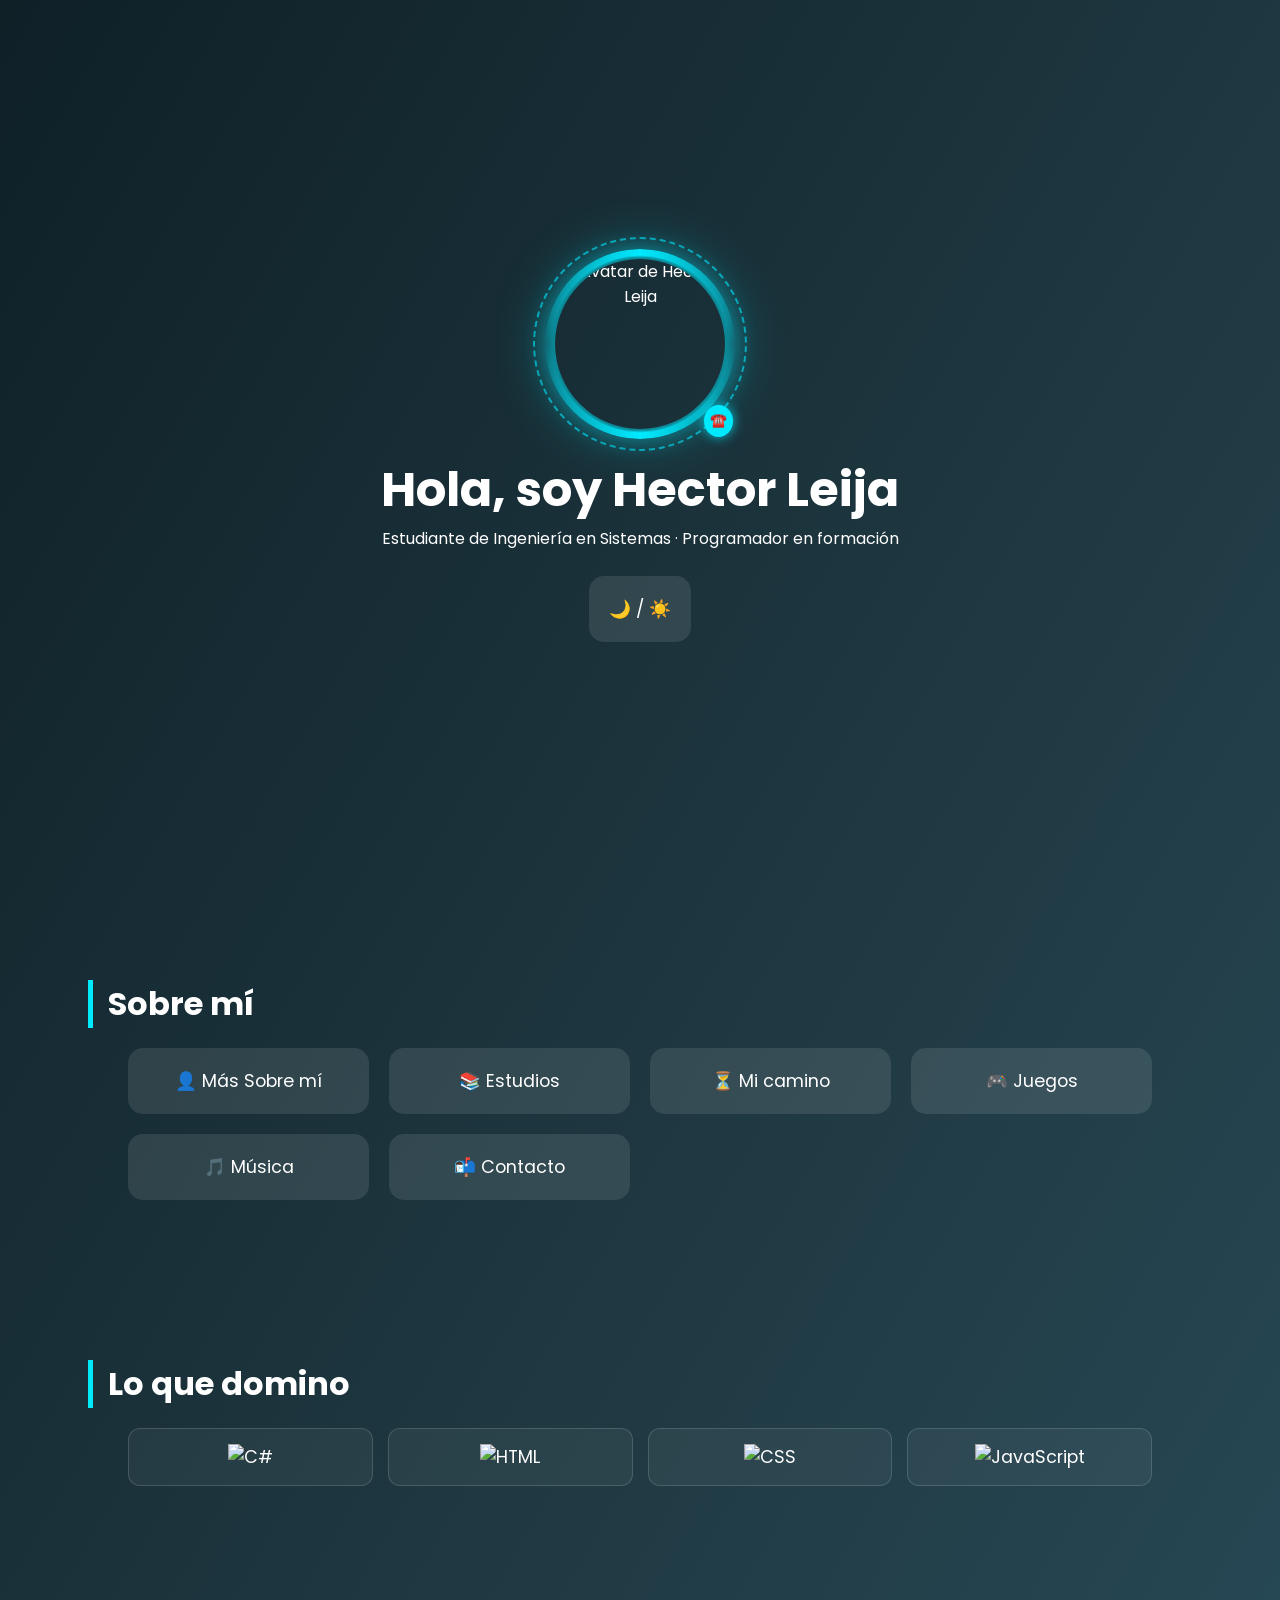
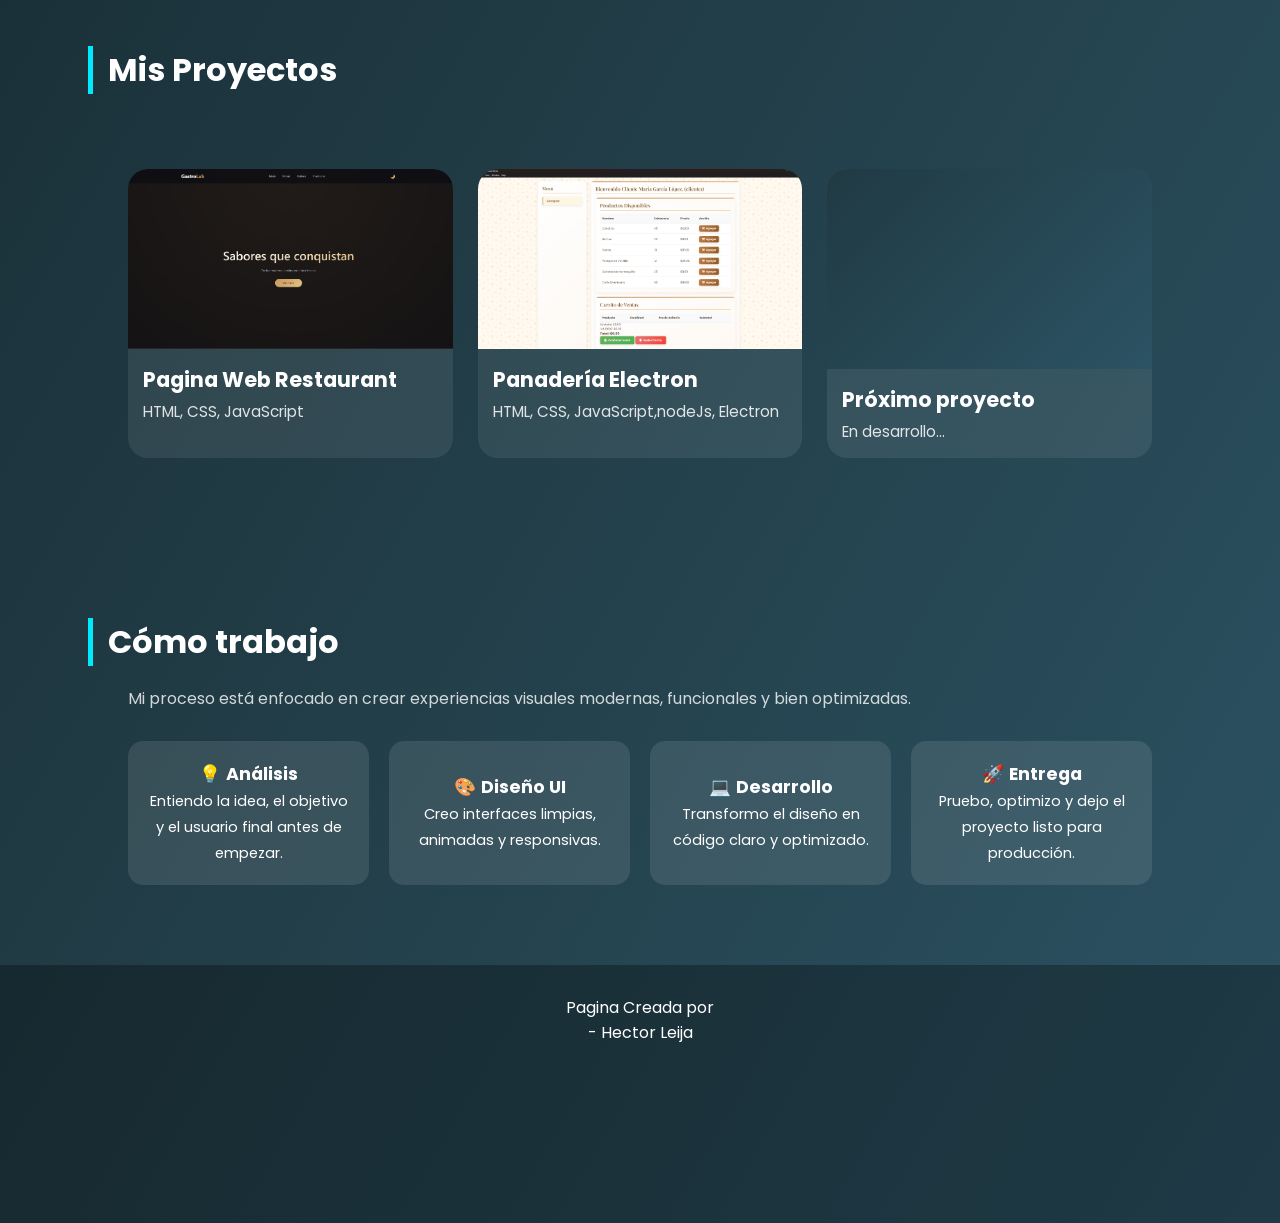
==== commit 9176cae0: "Add files via upload" ====
--- a/index.html
+++ b/index.html
@@ -46,7 +46,7 @@
         </div>
     </section>
 
-    <section>
+    <section class="reveal">
 
         <h2 class="reveal-left">Lo que domino</h2>
         <div class="buttons skills">
@@ -72,13 +72,13 @@
 
     </section>
 
-    <section id="proyectos">
+    <section class="reveal">
         <h2 class="reveal-left">Mis Proyectos</h2>
         <p class="section-desc reveal reveal-delay-1">
             Algunos de mis proyectos web y trabajos personales:
         </p>
 
-        <div class="projects-grid">
+        <div class="projects-grid reveal" >
 
             <!-- PROYECTO 1 -->
             <div class="project-card reveal reveal-zoom reveal-delay-1" onclick="openProject({
@@ -130,8 +130,8 @@
             </div>
         </div>
     </section>
-    <section id="como-trabajo" class="reveal">
-        <h2>Cómo trabajo</h2>
+    <section class="reveal">
+        <h2 class="reveal-left">Cómo trabajo</h2>
 
         <p class="section-desc">
             Mi proceso está enfocado en crear experiencias visuales modernas,
@@ -162,6 +162,7 @@
 
         </div>
     </section>
+
     <a href="#" id="btn-top" aria-label="Volver arriba">↑</a>
     <footer class="reveal">
         <p class="reveal">Pagina Creada por</p>
--- a/styles.css
+++ b/styles.css
@@ -286,21 +286,6 @@
         transform: translateY(0);
     }
 }
-
-@media (max-width: 768px) {
-    header h1 {
-        font-size: 2rem;
-    }
-
-    section {
-        padding: 60px 5%;
-    }
-
-    .buttons {
-        grid-template-columns: 1fr;
-    }
-}
-
 .social-buttons {
     display: flex;
     justify-content: center;
@@ -1012,103 +997,7 @@
     margin-top: 12px;
     border-radius: 16px;
 }
-/* =============================== */
-/* 📱 MOBILE FIRST OPTIMIZATION */
-/* =============================== */
-
-@media (max-width: 768px) {
-
-  header {
-    padding: 40px 20px;
-    height: auto;
-  }
-
-  header h1 {
-    font-size: 2rem;
-  }
-
-  header p {
-    font-size: 1rem;
-    opacity: 0.85;
-  }
-
-  section {
-    padding: 50px 20px;
-  }
-
-  h2 {
-    font-size: 1.4rem;
-  }
-
-  .buttons {
-    grid-template-columns: 1fr;
-  }
-
-  button {
-    padding: 14px;
-    font-size: 1rem;
-  }
-
-  /* MODAL */
-  .modal-content {
-    max-height: 90vh;
-    overflow-y: auto;
-    padding: 20px;
-  }
-
-  /* INSTAGRAM CARD */
-  .ig-premium {
-    flex-direction: row;
-    padding: 14px;
-  }
-
-  .ig-ring {
-    width: 60px;
-    height: 60px;
-  }
-
-  .ig-info strong {
-    font-size: 1rem;
-  }
-
-  /* DISCORD */
-  .discord-profile {
-    flex-direction: row;
-  }
-
-  .discord-profile img {
-    width: 60px;
-    height: 60px;
-  }
-
-  .discord-status-text {
-    font-size: 0.85rem;
-  }
-
-  /* SPOTIFY */
-  .spotify-box {
-    flex-direction: row;
-    gap: 10px;
-  }
-
-  .spotify-box img {
-    width: 50px;
-    height: 50px;
-  }
-
-  .spotify-info strong {
-    font-size: 0.9rem;
-  }
-
-  .spotify-info p {
-    font-size: 0.8rem;
-  }
-
-  .spotify-time {
-    font-size: 0.75rem;
-  }
-
-}
+
 .skill-card img {
     width: 60px;
     height: 60px;
@@ -1374,14 +1263,7 @@
   background: linear-gradient(135deg,#203a43,#2c5364);
 }
 
-/* ===================== */
-/* RESPONSIVE */
-/* ===================== */
-@media (max-width: 768px) {
-  .project-image img {
-    height: 170px;
-  }
-}
+
 .projects-grid {
   display: grid;
   grid-template-columns: repeat(auto-fit, minmax(280px, 1fr));
@@ -1470,18 +1352,16 @@
   background: linear-gradient(135deg, #cbd5e1, #e2e8f0);
 }
 
-.firma-neon {
-  display: flex;
-  justify-content: center;
-  overflow: hidden;
-}
-
-.firma-neon svg {
-  width: 12%;
-  height: auto;
-  display: block;
-}
-
+.firma-neon { 
+  display: flex; 
+  justify-content: center; 
+  overflow: hidden; 
+} 
+.firma-neon svg { 
+  width: 20%; 
+  height: auto; 
+  display: block; 
+}
 
 
 /* TRAZOS */
@@ -1548,27 +1428,6 @@
       drop-shadow(0 0 30px rgba(127, 214, 232, 0.45));
   }
 }
-@media (max-width: 768px) {
-
-  /* En móvil el video SIEMPRE visible */
-  .media video {
-    opacity: 1;
-  }
-
-  .media img {
-    opacity: 0;
-  }
-
-}
-.media video {
-  pointer-events: none;
-}
-@media (max-width: 768px) {
-  .project-card:active {
-    transform: scale(0.97);
-  }
-}
-
 /* =============================== */
 /* 🎬 SCROLL ANIMATIONS BASE */
 /* =============================== */
@@ -1676,7 +1535,12 @@
     opacity 0.3s ease,
     box-shadow 0.3s ease;
 }
-
+.btn-disabled {
+    pointer-events: none; /* Hace que el botón ignore los clics */
+    opacity: 0.4;         /* (Opcional) Lo hace un poco transparente para que se vea "desactivado" */
+    cursor: default;      /* El mouse no cambiará a mano al pasar por encima */
+    z-index: 1;           /* Lo mantiene al fondo */
+}
 #btn-top.show {
   opacity: 1;
   pointer-events: auto;
@@ -1692,12 +1556,158 @@
   color: #000;
   box-shadow: 0 0 30px rgba(0,0,0,0.25);
 }
-
-/* Responsive */
+/* =============================== */
+/* 📱 MOBILE (max-width: 768px) */
+/* =============================== */
 @media (max-width: 768px) {
+
+  /* ===== LAYOUT GENERAL ===== */
+  header {
+    padding: 40px 20px;
+    height: auto;
+  }
+
+  header h1 {
+    font-size: 2rem;
+    
+  }
+
+  header p {
+    font-size: 1rem;
+    opacity: 0.85;
+  }
+
+  section {
+    padding: 50px 20px;
+  }
+
+  h2 {
+    font-size: 1.4rem;
+    border-left: 25px solid #00eaff;
+    padding-left: 15px;
+  }
+  .reveal {
+    opacity: 0;
+    transform: translateY(40px);
+    transition:
+    opacity 0.8s ease,
+    transform 0.8s ease;
+  }
+  /* Variantes */
+  .reveal-left {
+    transform: translateX(-40px);
+  }
+
+  .reveal-right {
+    transform: translateX(40px);
+  }
+  /* ===== BOTONES ===== */
+  .buttons {
+    grid-template-columns: 1fr;
+  }
+
+  button {
+    padding: 14px;
+    font-size: 1rem;
+  }
+
+  /* ===== MODAL ===== */
+  .modal-content {
+    max-height: 90vh;
+    overflow-y: auto;
+    padding: 20px;
+  }
+
+  /* ===== FIRMA NEON ===== */
+  .firma-neon {
+    display: flex;
+    justify-content: center;
+    overflow: hidden;
+  }
+
+  .firma-neon svg {
+    width: 50%;
+    height: auto;
+    display: block;
+  }
+
+  .firma-path {
+    stroke-width: 30;
+  }
+
+  /* ===== PROYECTOS ===== */
+  .project-image img {
+    height: 170px;
+  }
+
+  .project-card:active {
+    transform: scale(0.97);
+  }
+
+  /* En móvil el video siempre visible */
+  .media video {
+    opacity: 1;
+  }
+
+  .media img {
+    opacity: 0;
+  }
+
+  /* ===== INSTAGRAM ===== */
+  .ig-premium {
+    padding: 14px;
+    flex-direction: row;
+  }
+
+  .ig-ring {
+    width: 60px;
+    height: 60px;
+  }
+
+  .ig-info strong {
+    font-size: 1rem;
+  }
+
+  /* ===== DISCORD ===== */
+  .discord-profile {
+    flex-direction: row;
+  }
+
+  .discord-profile img {
+    width: 60px;
+    height: 60px;
+  }
+
+  .discord-status-text {
+    font-size: 0.85rem;
+  }
+
+  /* ===== SPOTIFY ===== */
+  .spotify-box {
+    gap: 10px;
+  }
+
+  .spotify-box img {
+    width: 50px;
+    height: 50px;
+  }
+
+  .spotify-info strong {
+    font-size: 0.9rem;
+  }
+
+  .spotify-info p {
+    font-size: 0.8rem;
+  }
+
+  .spotify-time {
+    font-size: 0.75rem;
+  }
+
+  /* ===== BOTÓN VOLVER ARRIBA ===== */
   #btn-top {
     bottom: 90px;
     right: 18px;
   }
-}
-
+
+}
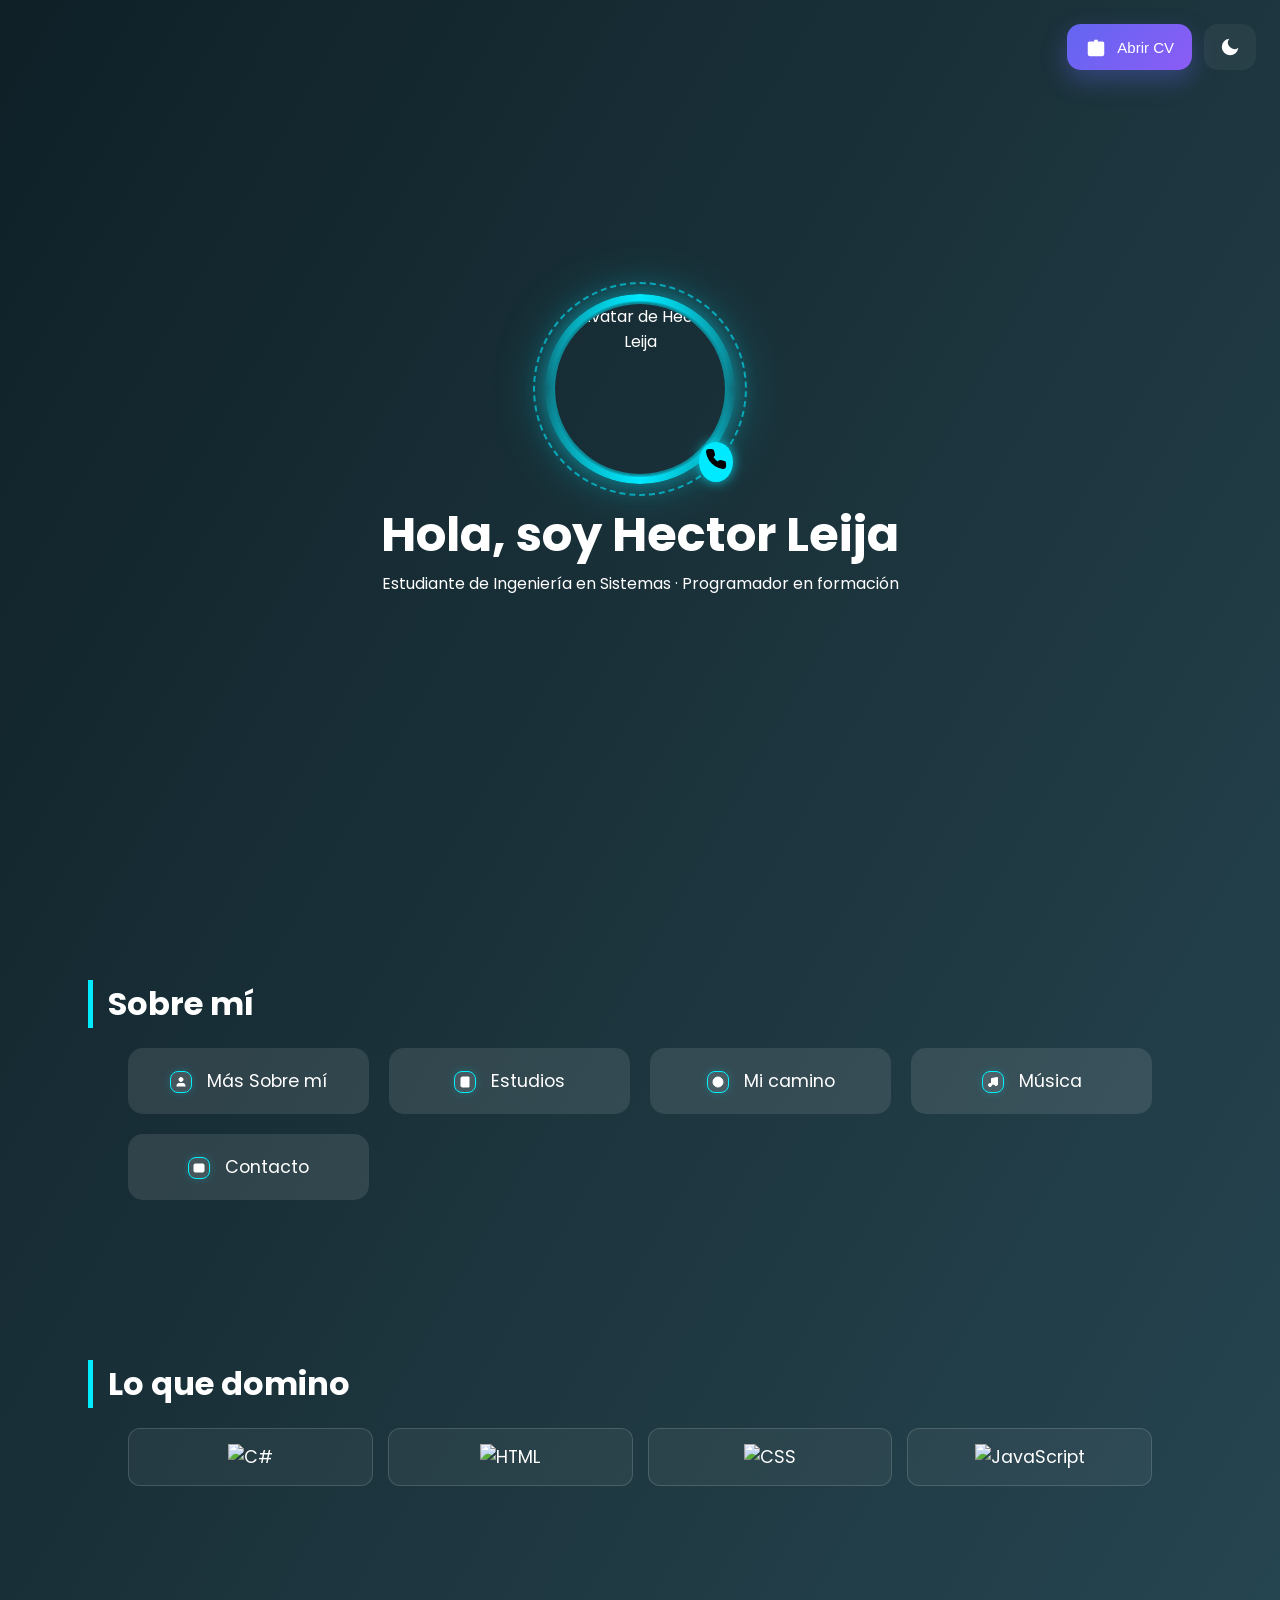
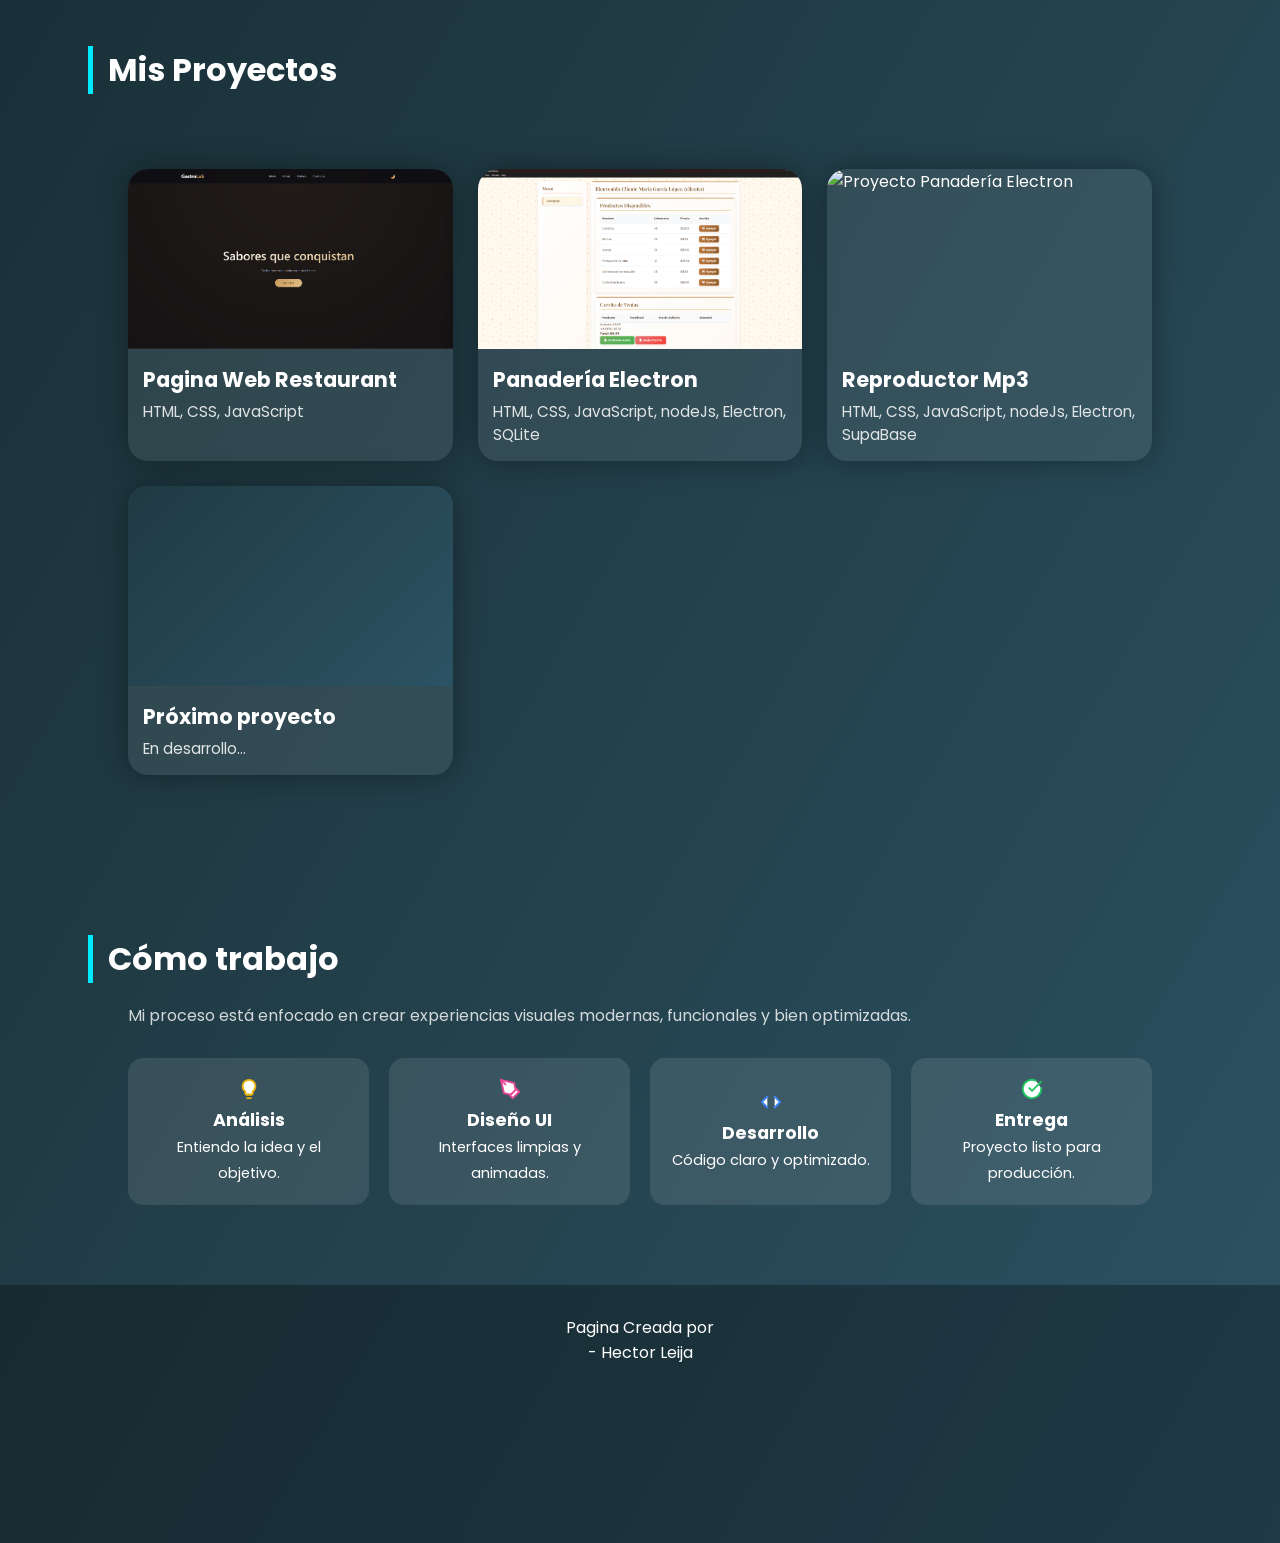
==== commit 9d442e12: "Add files via upload" ====
--- a/index.html
+++ b/index.html
@@ -16,7 +16,14 @@
 <body>
     <header>
         <div class="hero-avatar-wrapper reveal reveal-zoom" onclick="openModal('contacto')">
-            <span class="avatar-contact-icon">☎️</span>
+            <span class="avatar-contact-icon">
+                <svg xmlns="http://www.w3.org/2000/svg" width="20" height="20" viewBox="0 0 24 24" fill="none"
+                    stroke="currentColor" stroke-width="2" stroke-linecap="round" stroke-linejoin="round">
+                    <path
+                        d="M22 16.92v3a2 2 0 0 1-2.18 2 19.79 19.79 0 0 1-8.63-3.07 19.5 19.5 0 0 1-6-6 19.79 19.79 0 0 1-3.07-8.67A2 2 0 0 1 4.11 2h3a2 2 0 0 1 2 1.72 12.84 12.84 0 0 0 .7 2.81 2 2 0 0 1-.45 2.11L8.09 9.91a16 16 0 0 0 6 6l1.27-1.27a2 2 0 0 1 2.11-.45 12.84 12.84 0 0 0 2.81.7A2 2 0 0 1 22 16.92z">
+                    </path>
+                </svg>
+            </span>
             <img src="https://i.imgur.com/obsuT25.jpeg" alt="Avatar de Hector Leija" class="hero-avatar">
         </div>
 
@@ -25,51 +32,88 @@
             Estudiante de Ingeniería en Sistemas · Programador en formación
         </p>
 
-        <br>
-
-        <button class="nav-theme-btn reveal reveal-delay-3" onclick="toggleTheme()">
-            🌙 / ☀️
-        </button>
+        <div class="top-right">
+            <button id="portfolioBtn" class="portfolio-btn" onclick="openPortfolio()">
+                <svg viewBox="0 0 24 24" aria-hidden="true">
+                    <path
+                        d="M10 4h4v2h5a2 2 0 0 1 2 2v12a2 2 0 0 1-2 2H5a2 2 0 0 1-2-2V8a2 2 0 0 1 2-2h5V4zm0 2h4V6h-4z" />
+                </svg>
+                Abrir CV
+            </button>
+
+            <button id="themeBtn" class="nav-theme-btn" onclick="toggleTheme()">
+                <svg viewBox="0 0 24 24">
+                    <path d="M21 12.79A9 9 0 1 1 11.21 3 7 7 0 0 0 21 12.79z" />
+                </svg>
+            </button>
+        </div>
     </header>
 
-
     <section class="reveal">
         <h2 class="reveal-left">Sobre mí</h2>
 
         <div class="buttons">
-            <button class="reveal reveal-delay-1" onclick="openModal('sobreMi')">👤 Más Sobre mí</button>
-            <button class="reveal reveal-delay-2" onclick="openModal('estudios')">📚 Estudios</button>
-            <button class="reveal reveal-delay-3" onclick="openModal('timeline')">⏳ Mi camino</button>
-            <button class="reveal reveal-delay-4" onclick="openModal('juegos')">🎮 Juegos</button>
-            <button class="reveal reveal-delay-5" onclick="openModal('musica')">🎵 Música</button>
-            <button class="reveal reveal-delay-6" onclick="openModal('contacto')">📬 Contacto</button>
-        </div>
-    </section>
-
-    <section class="reveal">
-
+            <button onclick="openModal('sobreMi')">
+                <svg class="icon-highlight" xmlns="http://www.w3.org/2000/svg" width="18" height="18"
+                    viewBox="0 0 24 24" fill="none" stroke="currentColor" stroke-width="2">
+                    <path d="M20 21v-2a4 4 0 0 0-4-4H8a4 4 0 0 0-4 4v2"></path>
+                    <circle cx="12" cy="7" r="4"></circle>
+                </svg>
+                Más Sobre mí
+            </button>
+            <button onclick="openModal('estudios')">
+                <svg class="icon-highlight" xmlns="http://www.w3.org/2000/svg" width="18" height="18"
+                    viewBox="0 0 24 24" fill="none" stroke="currentColor" stroke-width="2">
+                    <path d="M4 19.5A2.5 2.5 0 0 1 6.5 17H20"></path>
+                    <path d="M6.5 2H20v20H6.5A2.5 2.5 0 0 1 4 19.5v-15A2.5 2.5 0 0 1 6.5 2z"></path>
+                </svg>
+                Estudios
+            </button>
+            <button onclick="openModal('timeline')">
+                <svg class="icon-highlight" xmlns="http://www.w3.org/2000/svg" width="18" height="18"
+                    viewBox="0 0 24 24" fill="none" stroke="currentColor" stroke-width="2">
+                    <circle cx="12" cy="12" r="10"></circle>
+                    <polyline points="12 6 12 12 16 14"></polyline>
+                </svg>
+                Mi camino
+            </button>
+            <button onclick="openModal('musica')">
+                <svg class="icon-highlight" xmlns="http://www.w3.org/2000/svg" width="18" height="18"
+                    viewBox="0 0 24 24" fill="none" stroke="currentColor" stroke-width="2">
+                    <path d="M9 18V5l12-2v13"></path>
+                    <circle cx="6" cy="18" r="3"></circle>
+                    <circle cx="18" cy="16" r="3"></circle>
+                </svg>
+                Música
+            </button>
+            <button onclick="openModal('contacto')">
+                <svg class="icon-highlight" xmlns="http://www.w3.org/2000/svg" width="18" height="18"
+                    viewBox="0 0 24 24" fill="none" stroke="currentColor" stroke-width="2">
+                    <path d="M4 4h16c1.1 0 2 .9 2 2v12c0 1.1-.9 2-2 2H4c-1.1 0-2-.9-2-2V6c0-1.1.9-2 2-2z"></path>
+                    <polyline points="22,6 12,13 2,6"></polyline>
+                </svg>
+                Contacto
+            </button>
+        </div>
+    </section>
+
+    <section class="reveal">
         <h2 class="reveal-left">Lo que domino</h2>
         <div class="buttons skills">
-
             <button onclick="openModal('C#')" class="skill-btn reveal reveal-delay-1">
                 <img src="https://cdn.jsdelivr.net/gh/devicons/devicon/icons/csharp/csharp-plain.svg" alt="C#">
             </button>
-
             <button onclick="openModal('html')" class="skill-btn reveal reveal-delay-2">
                 <img src="https://cdn.jsdelivr.net/gh/devicons/devicon/icons/html5/html5-plain.svg" alt="HTML">
             </button>
-
             <button onclick="openModal('css')" class="skill-btn reveal reveal-delay-3">
                 <img src="https://cdn.jsdelivr.net/gh/devicons/devicon/icons/css3/css3-plain.svg" alt="CSS">
             </button>
-
             <button onclick="openModal('js')" class="skill-btn reveal reveal-delay-4">
                 <img src="https://cdn.jsdelivr.net/gh/devicons/devicon/icons/javascript/javascript-plain.svg"
                     alt="JavaScript">
             </button>
-
-        </div>
-
+        </div>
     </section>
 
     <section class="reveal">
@@ -77,50 +121,55 @@
         <p class="section-desc reveal reveal-delay-1">
             Algunos de mis proyectos web y trabajos personales:
         </p>
-
-        <div class="projects-grid reveal" >
-
-            <!-- PROYECTO 1 -->
+        <div class="projects-grid reveal">
             <div class="project-card reveal reveal-zoom reveal-delay-1" onclick="openProject({
                 title: 'Pagina Web Restaurant',
                 video: 'videos/Restaurant.mp4',
                 description: 'Sitio web de restaurante con galería, diseño responsivo y animaciones. Desarrollado con HTML, CSS y JavaScript.',
                 link: 'https://leija05.github.io/Restaurant/#gallery'
                 })">
-
                 <div class="media">
-                    <video src="videos/Restaurant.mp4" muted loop playsinline preload="metadata">
-                    </video>
+                    <video src="videos/Restaurant.mp4" muted loop playsinline preload="metadata"></video>
                     <img src="img/RestaurantProyect.png" alt="Proyecto Restaurant">
                 </div>
-
                 <div class="project-info">
                     <h3>Pagina Web Restaurant</h3>
                     <p>HTML, CSS, JavaScript</p>
                 </div>
             </div>
 
-            <!-- PROYECTO 2 -->
             <div class="project-card reveal reveal-zoom reveal-delay-2" onclick="openProject({
                 title: 'Panadería Electron',
                 video: 'videos/Panaderia.mp4',
-                description: 'Página web de sistema de venta de una panadería usando Electron para app de escritorio, diseño llamativo yestructura responsive.',
+                description: 'Página web de sistema de venta de una panadería usando Electron para app de escritorio, diseño llamativo y estructura responsive.',
                 link: 'https://github.com/Leija05/PanaderiaElectron.git'
                 })">
-
                 <div class="media">
-                    <video src="videos/Panaderia.mp4" muted loop playsinline preload="metadata">
-                    </video>
+                    <video src="videos/Panaderia.mp4" muted loop playsinline preload="metadata"></video>
                     <img src="img/PanaderiaElectron.png" alt="Proyecto Panadería Electron">
                 </div>
-
                 <div class="project-info">
                     <h3>Panadería Electron</h3>
-                    <p>HTML, CSS, JavaScript,nodeJs, Electron</p>
-                </div>
-            </div>
-
-            <!-- PROYECTOS FUTUROS -->
+                    <p>HTML, CSS, JavaScript, nodeJs, Electron, SQLite</p>
+                </div>
+            </div>
+
+            <div class="project-card reveal reveal-zoom reveal-delay-2" onclick="openProject({
+                title: 'Reproductor Mp3',
+                video: 'videos/Jodify.mp4',
+                description: 'Pagina web de Reproductor de musica adaptada para aplicacion de escritorio usando electron con soporte de actualizaciones con github y almacenamiento con SupaBase.',
+                link: 'https://github.com/Leija05/jodify/releases'
+                })">
+                <div class="media">
+                    <video src="videos/Jodify.mp4" muted loop playsinline preload="metadata"></video>
+                    <img src="img/Jodify.png" alt="Proyecto Panadería Electron">
+                </div>
+                <div class="project-info">
+                    <h3>Reproductor Mp3</h3>
+                    <p>HTML, CSS, JavaScript, nodeJs, Electron, SupaBase</p>
+                </div>
+            </div>
+
             <div class="project-card coming-soon reveal reveal-zoom reveal-delay-3">
                 <div class="project-image placeholder"></div>
                 <div class="project-info">
@@ -130,65 +179,84 @@
             </div>
         </div>
     </section>
+
     <section class="reveal">
         <h2 class="reveal-left">Cómo trabajo</h2>
-
         <p class="section-desc">
-            Mi proceso está enfocado en crear experiencias visuales modernas,
-            funcionales y bien optimizadas.
+            Mi proceso está enfocado en crear experiencias visuales modernas, funcionales y bien optimizadas.
         </p>
-
         <div class="buttons">
-
             <button class="reveal reveal-delay-1">
-                💡 <strong>Análisis</strong><br>
-                <small>Entiendo la idea, el objetivo y el usuario final antes de empezar.</small>
-            </button>
-
+                <svg xmlns="http://www.w3.org/2000/svg" width="22" height="22" viewBox="0 0 24 24" fill="none"
+                    stroke="#eab308" stroke-width="2" stroke-linecap="round" stroke-linejoin="round">
+                    <path d="M9 18h6"></path>
+                    <path d="M10 22h4"></path>
+                    <path
+                        d="M12 2a7 7 0 0 0-7 7c0 2.38 1.19 4.47 3 5.74V17a1 1 0 0 0 1 1h6a1 1 0 0 0 1-1v-2.26c1.81-1.27 3-3.36 3-5.74a7 7 0 0 0-7-7Z">
+                    </path>
+                </svg>
+                <div><strong>Análisis</strong><br><small>Entiendo la idea y el objetivo.</small></div>
+            </button>
             <button class="reveal reveal-delay-2">
-                🎨 <strong>Diseño UI</strong><br>
-                <small>Creo interfaces limpias, animadas y responsivas.</small>
-            </button>
-
+                <svg xmlns="http://www.w3.org/2000/svg" width="22" height="22" viewBox="0 0 24 24" fill="none"
+                    stroke="#ec4899" stroke-width="2" stroke-linecap="round" stroke-linejoin="round">
+                    <path d="M12 19l7-7 3 3-7 7-3-3z"></path>
+                    <path d="M18 13l-1.5-7.5L2 2l3.5 14.5L13 18l5-5z"></path>
+                    <path d="M2 2l5 5"></path>
+                </svg>
+                <div><strong>Diseño UI</strong><br><small>Interfaces limpias y animadas.</small></div>
+            </button>
             <button class="reveal reveal-delay-3">
-                💻 <strong>Desarrollo</strong><br>
-                <small>Transformo el diseño en código claro y optimizado.</small>
-            </button>
-
+                <svg xmlns="http://www.w3.org/2000/svg" width="22" height="22" viewBox="0 0 24 24" fill="none"
+                    stroke="#3b82f6" stroke-width="2" stroke-linecap="round" stroke-linejoin="round">
+                    <polyline points="16 18 22 12 16 6"></polyline>
+                    <polyline points="8 6 2 12 8 18"></polyline>
+                </svg>
+                <div><strong>Desarrollo</strong><br><small>Código claro y optimizado.</small></div>
+            </button>
             <button class="reveal reveal-delay-4">
-                🚀 <strong>Entrega</strong><br>
-                <small>Pruebo, optimizo y dejo el proyecto listo para producción.</small>
-            </button>
-
-        </div>
-    </section>
-
-    <a href="#" id="btn-top" aria-label="Volver arriba">↑</a>
+                <svg xmlns="http://www.w3.org/2000/svg" width="22" height="22" viewBox="0 0 24 24" fill="none"
+                    stroke="#22c55e" stroke-width="2" stroke-linecap="round" stroke-linejoin="round">
+                    <path d="M22 11.08V12a10 10 0 1 1-5.93-9.14"></path>
+                    <polyline points="22 4 12 14.01 9 11.01"></polyline>
+                </svg>
+                <div><strong>Entrega</strong><br><small>Proyecto listo para producción.</small></div>
+            </button>
+        </div>
+    </section>
+
+    <a href="#" id="btn-top" aria-label="Volver arriba">
+        <svg xmlns="http://www.w3.org/2000/svg" width="24" height="24" viewBox="0 0 24 24" fill="none"
+            stroke="currentColor" stroke-width="2" stroke-linecap="round" stroke-linejoin="round">
+            <polyline points="18 15 12 9 6 15"></polyline>
+        </svg>
+    </a>
+
     <footer class="reveal">
         <p class="reveal">Pagina Creada por</p>
         <p class="reveal reveal-delay-1">- Hector Leija</p>
         <div class="firma-neon">
-
             <svg class="firma-svg" viewBox="0 0 1108 672" xmlns="http://www.w3.org/2000/svg">
                 <g transform="matrix(0.1,0,0,-0.1,-1.665427,676.99629)" fill="none" stroke="none">
 
                     <path
                         d="m 4180,5321 c -134,-29 -302,-166 -450,-366 -75,-101 -140,-201 -140,-214 0,-5 -3,-11 -7,-13 -15,-6 -159,-293 -228,-453 -26,-60 -58,-134 -71,-163 -13,-29 -24,-56 -24,-61 0,-28 -106,-67 -225,-83 -149,-20 -203,-21 -276,-4 -94,22 -146,51 -184,105 -26,37 -30,51 -30,110 0,55 6,78 32,132 31,62 121,164 183,206 14,9 27,19 30,22 25,28 190,105 283,132 47,13 77,27 77,36 0,30 -142,-3 -262,-62 -214,-106 -356,-259 -389,-420 -10,-51 -10,-68 4,-116 28,-94 99,-152 230,-186 82,-21 288,-12 401,17 44,11 81,18 83,16 3,-2 -9,-34 -26,-71 -17,-36 -31,-69 -31,-72 0,-16 -171,-350 -232,-453 l -73,-122 -50,8 c -27,5 -118,9 -200,9 -150,0 -151,0 -216,-32 -126,-62 -209,-166 -209,-261 0,-91 96,-161 203,-149 134,16 247,80 377,212 89,90 52,88 320,20 297,-75 490,-94 621,-60 142,37 248,133 266,240 7,39 13,50 33,56 14,4 59,17 100,29 41,13 79,26 85,31 17,17 45,9 55,-15 24,-64 128,-101 213,-77 162,48 357,182 557,385 46,47 87,86 91,86 4,0 -6,-34 -23,-76 -16,-41 -32,-104 -35,-139 -5,-59 -4,-67 21,-100 24,-31 33,-35 70,-35 87,0 216,80 360,226 81,80 159,166 206,227 68,87 73,79 34,-46 -156,-500 -145,-479 -264,-496 -182,-26 -343,-51 -445,-70 -169,-30 -276,-50 -320,-60 -22,-5 -65,-14 -95,-20 -82,-17 -274,-70 -314,-86 -138,-58 -142,-168 -8,-227 88,-39 202,0 202,69 0,15 -7,36 -14,46 -18,24 -74,43 -88,29 -15,-15 -2,-42 20,-42 24,0 46,-25 39,-44 -9,-24 -81,-39 -126,-26 -43,11 -91,54 -91,80 0,44 114,96 310,139 25,5 65,14 90,20 25,5 81,17 125,26 44,9 100,20 125,25 25,5 119,21 210,35 91,14 185,30 210,35 25,5 72,12 105,15 l 60,7 -75,-72 c -240,-230 -365,-357 -440,-445 -49,-58 -162,-209 -168,-225 -3,-8 -13,-27 -23,-41 -40,-57 -101,-194 -119,-267 -33,-131 -24,-234 28,-305 117,-162 321,-68 526,242 107,162 195,338 308,611 27,65 93,243 109,295 6,22 18,54 26,72 7,17 13,36 13,42 0,6 4,19 9,29 5,9 14,36 20,58 11,40 13,42 58,48 107,14 365,45 468,56 61,6 144,15 185,21 136,17 448,48 710,69 74,6 196,17 270,25 74,8 200,19 280,25 80,6 190,15 245,20 55,6 165,14 245,20 80,5 173,13 208,16 70,7 79,-3 33,-35 -60,-43 -88,-123 -57,-163 55,-73 281,-77 399,-8 44,26 77,77 77,118 0,48 -50,99 -116,118 -30,8 -54,17 -54,18 0,2 25,20 55,40 53,35 95,86 95,114 0,30 -32,78 -67,101 -48,31 -170,40 -225,17 -41,-17 -78,-59 -78,-87 0,-50 109,-111 118,-66 2,11 -3,17 -16,17 -23,0 -52,30 -52,54 0,42 148,62 216,30 67,-32 69,-83 7,-131 -64,-50 -138,-73 -258,-83 -60,-5 -137,-12 -170,-15 -33,-3 -172,-14 -310,-25 -137,-11 -295,-25 -350,-30 -55,-5 -181,-17 -280,-25 -99,-8 -223,-20 -275,-25 -52,-5 -147,-14 -210,-20 -219,-19 -435,-40 -510,-50 -293,-38 -601,-72 -607,-67 -3,4 -2,19 3,35 8,25 43,60 159,161 17,14 77,68 134,119 56,52 105,91 108,89 2,-3 -1,-24 -7,-47 -16,-58 -4,-113 31,-151 28,-30 33,-31 84,-26 84,9 164,57 272,165 l 93,93 v -76 c 0,-61 5,-86 22,-116 40,-71 127,-82 229,-28 67,36 203,161 197,181 -9,27 -35,17 -92,-38 -77,-73 -128,-104 -169,-104 -103,0 -99,160 9,384 24,50 19,56 -40,56 h -54 l -36,-64 c -71,-127 -250,-322 -330,-360 -71,-34 -112,-10 -102,60 17,126 173,331 330,434 74,49 122,65 170,56 31,-6 38,-12 43,-37 4,-23 10,-29 27,-27 28,4 35,62 10,89 -65,71 -197,63 -340,-22 -69,-41 -199,-165 -245,-234 -18,-27 -38,-54 -44,-60 -108,-103 -394,-359 -406,-363 -13,-5 -11,8 10,74 10,32 38,124 61,204 23,80 46,154 51,165 4,11 17,50 27,87 22,76 17,88 -37,88 -33,-1 -39,-6 -78,-68 -108,-172 -360,-449 -482,-530 -80,-54 -104,-64 -137,-60 -28,3 -29,4 -28,58 1,33 10,75 23,105 27,59 140,286 170,339 26,46 26,53 0,66 -35,19 -72,3 -107,-48 -17,-26 -44,-61 -59,-77 -16,-17 -55,-62 -88,-100 -136,-159 -318,-321 -450,-401 -114,-69 -211,-84 -259,-39 -36,33 -35,70 4,90 127,66 307,232 354,328 57,113 15,199 -88,183 -98,-16 -213,-100 -304,-223 -65,-89 -98,-160 -118,-252 -8,-41 -16,-76 -17,-77 -8,-7 -197,-73 -216,-76 -20,-2 -26,3 -38,37 -37,107 -179,176 -270,130 -48,-24 -68,-52 -68,-97 0,-34 7,-46 41,-78 45,-42 106,-60 199,-60 65,0 68,-9 27,-66 -29,-40 -82,-71 -159,-94 -86,-26 -332,-5 -523,45 -99,26 -184,47 -232,58 -27,6 -48,16 -48,22 0,7 22,43 49,82 47,67 112,169 154,243 11,19 33,58 48,85 31,53 166,325 180,362 5,14 44,40 110,73 91,46 313,186 350,222 8,7 41,35 74,62 131,108 278,269 358,394 108,167 166,359 138,454 -15,48 -44,93 -69,107 -26,14 -103,20 -142,12 z m 137,-86 c 46,-52 36,-184 -24,-312 -74,-159 -244,-374 -398,-503 -42,-36 -82,-70 -89,-75 -74,-68 -379,-256 -392,-243 -3,4 36,107 66,173 36,79 205,422 233,472 150,266 323,453 462,502 71,25 111,21 142,-14 z m 391,-1347 c 50,-50 -79,-225 -258,-348 -69,-47 -75,-49 -78,-30 -2,12 17,62 42,113 53,108 155,227 219,257 50,23 59,24 75,8 z m 3989,-385 c 145,-68 -12,-205 -220,-191 -69,4 -127,35 -127,67 0,28 58,86 120,120 50,28 61,30 124,26 38,-3 84,-13 103,-22 z m -4849,-70 c 34,-25 72,-80 72,-104 0,-17 -9,-19 -70,-19 -80,0 -142,21 -164,55 -21,32 -20,44 7,73 19,21 29,23 75,20 31,-3 64,-13 80,-25 z m 1707,-220 c -8,-36 -126,-356 -162,-443 -8,-19 -19,-44 -23,-55 -156,-397 -396,-777 -526,-831 -50,-21 -97,-18 -122,9 -29,31 -52,100 -52,156 0,46 22,158 39,196 61,141 158,294 270,429 83,99 287,306 416,422 154,138 160,143 164,144 2,0 0,-12 -4,-27 z m -2847,-83 c 24,-4 46,-10 49,-14 15,-14 -172,-178 -245,-215 -132,-67 -272,-37 -272,58 0,85 99,165 225,184 37,6 184,-2 243,-13 z"
-                        id="path1" class="firma-path" />
+                        id="path1" class="firma-path" style="--length: 54122.95703125;"></path>
                     <path d="m 5966,4414 c -47,-48 -28,-108 33,-106 42,1 71,30 71,71 0,61 -58,81 -104,35 z" id="path2"
-                        class="firma-path" />
+                        class="firma-path" style="--length: 412.15966796875;"></path>
                     <path
                         d="m 5431,4334 c -42,-35 -44,-89 -5,-105 32,-11 53,-6 82,22 29,26 30,84 3,99 -30,16 -47,12 -80,-16 z"
-                        id="path3" class="firma-path" />
+                        id="path3" class="firma-path" style="--length: 418.42010498046875;"></path>
                 </g>
 
             </svg>
         </div>
-        
     </footer>
+
     <div class="modal" id="modal">
         <div class="modal-content" id="modalContent"></div>
     </div>
     <script src="app.js"></script>
 </body>
+
 </html>
--- a/styles.css
+++ b/styles.css
@@ -1207,6 +1207,7 @@
   display: grid;
   grid-template-columns: repeat(auto-fit, minmax(280px, 1fr));
   gap: 30px;
+  
 }
 
 .project-card {
@@ -1218,10 +1219,12 @@
   color: white;
   position: relative;
   transition: transform .35s, box-shadow .35s;
+  box-shadow: 0 0 30px rgba(0, 0, 0, 0.35);
 }
 
 .project-card:hover {
   transform: translateY(-10px);
+
   box-shadow: 0 0 30px rgba(0,234,255,.35);
 }
 
@@ -1489,9 +1492,16 @@
 }
 
 .nav-theme-btn {
-  transition:
-    transform 0.25s ease,
-    box-shadow 0.25s ease;
+  padding: 12px 15px;
+  display: flex;
+  align-items: center;
+  
+  border-radius: 14px;
+  background: rgba(255, 255, 255, 0.05);
+  border: none;
+  cursor: pointer;
+  color: #fff;
+  transition: 0.25s;
 }
 
 .nav-theme-btn:active {
@@ -1535,6 +1545,7 @@
     opacity 0.3s ease,
     box-shadow 0.3s ease;
 }
+
 .btn-disabled {
     pointer-events: none; /* Hace que el botón ignore los clics */
     opacity: 0.4;         /* (Opcional) Lo hace un poco transparente para que se vea "desactivado" */
@@ -1711,3 +1722,127 @@
   }
 
 }
+.contact-links {
+  display: grid;
+  gap: 14px;
+}
+
+.contact-links a {
+  display: flex;
+  align-items: center;
+  gap: 12px;
+  padding: 12px;
+  border-radius: 12px;
+  background: rgba(255,255,255,.05);
+  text-decoration: none;
+  color: inherit;
+  transition: .25s;
+}
+
+.contact-links a:hover {
+  background: rgba(255,255,255,.12);
+  transform: translateY(-2px);
+}
+
+.contact-links svg {
+  width: 22px;
+  height: 22px;
+  fill: currentColor;
+}
+.portfolio-btn {
+  display: inline-flex;
+  align-items: center;
+  gap: 10px;
+  padding: 12px 18px;
+  border-radius: 14px;
+  font-weight: 500;
+  font-size: 15px;
+  border: none;
+  cursor: pointer;
+  color: #fff;
+  background: linear-gradient(135deg, #6366f1, #8b5cf6);
+  box-shadow: 0 10px 25px rgba(99,102,241,.35);
+  transition: .25s ease;
+}
+
+.portfolio-btn:hover {
+  transform: translateY(-2px);
+  box-shadow: 0 14px 32px rgba(99,102,241,.45);
+}
+
+.portfolio-btn svg {
+  width: 22px;
+  height: 22px;
+  fill: currentColor;
+}
+.top-right {
+  position: fixed;
+  top: 24px;
+  right: 24px;
+  z-index: 1000;
+  align-items: stretch;
+ 
+  display: flex;
+  flex-direction: row; 
+  align-items: center;
+  gap: 12px; 
+}
+
+
+#portfolioBtn.hide {
+  transform: scale(0);
+  opacity: 0;
+  pointer-events: none;
+}
+#themeBtn.hide {
+  transform: scale(0);
+  opacity: 0;
+  pointer-events: none;
+}
+
+.contact-icons {
+  display: flex;
+  justify-content: center;
+  gap: 20px;
+  margin-top: 20px;
+}
+
+.icon-btn {
+  display: inline-flex;
+  justify-content: center;
+  align-items: center;
+  width: 70px;       /* aumenta el tamaño del botón */
+  height: 70px;
+  margin: 5px;
+  background-color: #1f1f1f; /* o el color que prefieras */
+  border-radius: 50%;
+  cursor: pointer;
+  transition: transform 0.2s ease, background-color 0.2s ease;
+}
+svg {
+  width: 22px;
+  height: 22px;
+  fill: currentColor;
+}
+.icon-btn:hover {
+  transform: translateY(-4px);
+  background: rgba(255,255,255,.16);
+}
+
+.icon-btn svg {
+  width: 32px;
+  height: 32px;
+  fill: currentColor;
+}
+
+/* Estilo para resaltar los iconos SVG */
+.icon-highlight {
+    background: rgba(255, 255, 255, 0.1); /* Fondo sutil */
+    border: 1.5px solid #00f2ff;         /* Color del borde (puedes cambiarlo) */
+    border-radius: 8px;                  /* Bordes redondeados */
+    padding: 4px;                        /* Espacio interno para que el borde no toque el icono */
+    margin-right: 10px;                  /* Espacio entre icono y texto */
+    vertical-align: middle;
+    transition: all 0.3s ease;
+    box-shadow: 0 0 8px rgba(0, 242, 255, 0.2); /* Brillo suave */
+}
